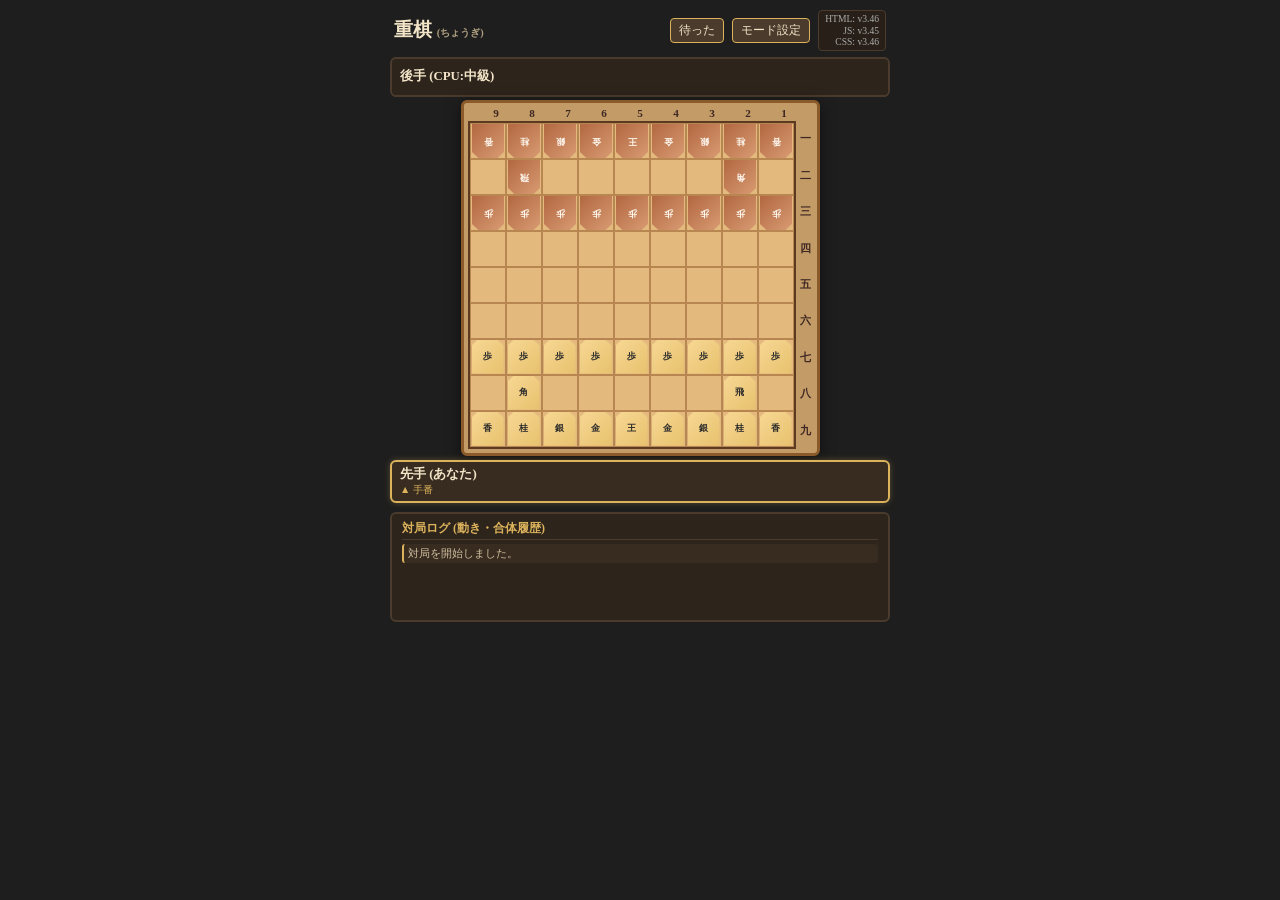
==== index.html @ a96af246 "Update index.html" ====
<!DOCTYPE html>
<html lang="ja">
<head>
    <meta charset="UTF-8">
    <meta name="viewport" content="width=device-width, initial-scale=1.0">
    <title>重棋 (ちょうぎ)</title>
    <!-- style.css v3.46 -->
    <link rel="stylesheet" href="style.css?v=3.46">
</head>
<body>

    <div class="header-area">
        <div>
            <h1>重棋 <span class="header-ruby">(ちょうぎ)</span></h1>
        </div>
        <div class="header-right">
            <button class="header-btn" onclick="undoMove()">待った</button>
            <button class="header-btn" onclick="openModeModal()">モード設定</button>
            <div id="version-badge" class="version-badge">
                HTML: v3.46<br>
                JS: <span id="js-version">読み込み中...</span><br>
                CSS: v3.46
            </div>
        </div>
    </div>

    <!-- プレイヤーHUD：後手 (CPU) -->
    <div id="gote-hud" class="player-hud">
        <div class="hud-info">
            <span id="gote-name" class="player-name">後手 (CPU:中級)</span>
            <span class="turn-indicator">▼ 手番</span>
        </div>
        <div class="hand-container">
            <div id="gote-hand-pieces" class="hand-pieces-inner"></div>
        </div>
    </div>

    <!-- 将棋盤 -->
    <div class="shogi-board-wrapper">
        <div class="coords-top">
            <span>9</span><span>8</span><span>7</span><span>6</span><span>5</span><span>4</span><span>3</span><span>2</span><span>1</span>
        </div>
        <div class="board-with-side">
            <div id="board-container"></div>
            <div class="coords-right">
                <span>一</span><span>二</span><span>三</span><span>四</span><span>五</span><span>六</span><span>七</span><span>八</span><span>九</span>
            </div>
        </div>
    </div>

    <!-- プレイヤーHUD：先手 (あなた) -->
    <div id="sente-hud" class="player-hud active" style="margin-top: 4px;">
        <div class="hud-info">
            <span class="player-name">先手 (あなた)</span>
            <span class="turn-indicator">▲ 手番</span>
        </div>
        <div class="hand-container">
            <div id="sente-hand-pieces" class="hand-pieces-inner"></div>
        </div>
    </div>

    <!-- 駒の動き・合体ログエリア -->
    <div class="log-panel">
        <div class="log-header">対局ログ (動き・合体履歴)</div>
        <div id="game-log-container" class="log-container"></div>
    </div>

    <!-- 成り確認カスタムモーダル -->
    <div id="promote-modal" class="modal-overlay" style="display: none;">
        <div class="modal-content">
            <h2 id="promote-modal-title">成りますか？</h2>
            <div class="modal-buttons" style="flex-direction: row; justify-content: space-around; margin-top: 16px;">
                <button class="mode-select-btn" style="flex: 1;" onclick="resolvePromote(true)">はい</button>
                <button class="mode-select-btn cpu-btn" style="flex: 1;" onclick="resolvePromote(false)">いいえ</button>
            </div>
        </div>
    </div>

    <!-- モード選択モーダル -->
    <div id="mode-modal" class="modal-overlay" style="display: none;">
        <div class="modal-content">
            <h2>重棋へようこそ</h2>
            <p style="font-size: 0.85rem; color: #d0c0a0; margin: 8px 0;">駒を重ねて合体できる変則ボードゲーム</p>
            <div class="modal-buttons">
                <button class="mode-select-btn cpu-btn" onclick="setGameMode('cpu', 1)">対CPU戦 (初級)</button>
                <button class="mode-select-btn cpu-btn" onclick="setGameMode('cpu', 2)">対CPU戦 (中級)</button>
                <button class="mode-select-btn cpu-btn" onclick="setGameMode('cpu', 3)">対CPU戦 (上級・強)</button>
                <button class="mode-select-btn" onclick="setGameMode('pvp', 0)">二人対戦 (PvP)</button>
                <button class="mode-select-btn rule-open-btn" onclick="openRuleModalFromModal()">遊び方・ルール</button>
            </div>
        </div>
    </div>

    <!-- ルール説明モーダル -->
    <div id="rule-modal" class="modal-overlay" style="display: none;">
        <div class="modal-content rule-modal-content">
            <h2>遊び方・ルール</h2>
            <div class="rule-body">
                <p><strong>【基本ルール】</strong></p>
                <ul>
                    <li>同じマスに最大4つまで自分の駒を重ねて合体させることができます。</li>
                    <li>王将（玉将）を捕らえると勝利です。</li>
                    <li>敵陣に入って成った駒は、元の駒名のまま**赤字**で表示されます（個別選択可能）。</li>
                </ul>
            </div>
            <div class="modal-buttons">
                <button class="mode-select-btn" onclick="closeRuleModal()">戻る</button>
            </div>
        </div>
    </div>

    <!-- script.js v3.46 -->
    <script src="script.js?v=3.46"></script>
</body>
</html>
---- style.css ----
/* style.css v3.42 */
body {
    font-family: "Hiragino Mincho ProN", "Yu Mincho", serif;
    background-color: #1e1e1e;
    color: #f4f4f9;
    margin: 0;
    padding: 10px;
    display: flex;
    flex-direction: column;
    align-items: center;
    user-select: none;
}

.header-area {
    width: 100%;
    max-width: 500px;
    display: flex;
    justify-content: space-between;
    align-items: center;
    margin-bottom: 6px;
    padding: 0 4px;
    box-sizing: border-box;
}

h1 {
    font-size: 1.2rem;
    margin: 0;
    color: #f3e5c8;
}

.header-ruby {
    font-size: 0.65rem;
    color: #b0a080;
}

.header-right {
    display: flex;
    align-items: center;
    gap: 8px;
}

.header-btn {
    background: #4a3b2c;
    color: #f3e5c8;
    border: 1px solid #dcb35c;
    padding: 3px 8px;
    border-radius: 4px;
    font-size: 0.75rem;
    cursor: pointer;
}

.header-btn:hover {
    background: #5d4a38;
}

.version-badge {
    font-size: 0.6rem;
    color: #aaa;
    text-align: right;
    line-height: 1.2;
    background: #282018;
    padding: 2px 6px;
    border-radius: 4px;
    border: 1px solid #4a3b2c;
}

/* プレイヤーHUD */
.player-hud {
    width: 100%;
    max-width: 500px;
    background: #2d241c;
    border: 2px solid #4a3b2c;
    border-radius: 6px;
    padding: 4px 8px;
    box-sizing: border-box;
    margin-bottom: 3px;
    display: flex;
    justify-content: space-between;
    align-items: center;
}

.player-hud.active {
    border-color: #dcb35c;
    background: #382c20;
    box-shadow: 0 0 6px rgba(220, 179, 92, 0.3);
}

.hud-info {
    display: flex;
    flex-direction: column;
}

.player-name {
    font-size: 0.8rem;
    font-weight: bold;
    color: #f3e5c8;
}

.turn-indicator {
    font-size: 0.65rem;
    color: #dcb35c;
    display: none;
}

.player-hud.active .turn-indicator {
    display: inline;
}

/* 持ち駒エリア */
.hand-container {
    display: flex;
    gap: 4px;
    min-height: 28px;
    align-items: center;
    overflow-x: auto;
    max-width: 280px;
}

.hand-pieces-inner {
    display: flex;
    gap: 3px;
    flex-wrap: wrap;
}

.hand-piece {
    background: #443528;
    border: 1px solid #b89742;
    color: #f3e5c8;
    width: 26px;
    height: 30px;
    display: flex;
    align-items: center;
    justify-content: center;
    font-size: 0.8rem;
    font-weight: bold;
    clip-path: polygon(20% 0%, 80% 0%, 100% 15%, 100% 100%, 0% 100%, 0% 15%);
    cursor: pointer;
}

.hand-piece:hover {
    background: #5a4736;
}

.hand-piece.selected {
    background: #dcb35c;
    color: #1e1e1e;
}

/* 将棋盤ラッパー */
.shogi-board-wrapper {
    display: flex;
    flex-direction: column;
    align-items: center;
    background: #c39b67;
    padding: 4px;
    border-radius: 6px;
    box-shadow: 0 4px 15px rgba(0,0,0,0.5);
    border: 3px solid #8b5a2b;
}

.coords-top {
    display: grid;
    grid-template-columns: repeat(9, 36px);
    text-align: center;
    font-size: 0.7rem;
    color: #3e2723;
    font-weight: bold;
    margin-bottom: 2px;
}

.board-with-side {
    display: flex;
}

.coords-right {
    display: flex;
    flex-direction: column;
    justify-content: space-around;
    font-size: 0.7rem;
    color: #3e2723;
    font-weight: bold;
    margin-left: 3px;
    width: 14px;
    text-align: center;
}

#board-container {
    display: grid;
    grid-template-columns: repeat(9, 36px);
    grid-template-rows: repeat(9, 36px);
    background: #e4b97d;
    border: 2px solid #5c3a21;
}

/* マス目 */
.cell {
    width: 36px;
    height: 36px;
    border: 1px solid #b88650;
    display: flex;
    align-items: center;
    justify-content: center;
    box-sizing: border-box;
    position: relative;
    cursor: pointer;
}

.cell.selected {
    background-color: rgba(220, 179, 92, 0.4);
}

.cell.last-moved {
    background-color: rgba(230, 126, 34, 0.35);
}

.cell.movable::after {
    content: '';
    width: 8px;
    height: 8px;
    background-color: rgba(46, 204, 113, 0.8);
    border-radius: 50%;
    position: absolute;
}

/* 駒のデザイン */
.piece {
    width: 32px;
    height: 34px;
    display: flex;
    align-items: center;
    justify-content: center;
    font-weight: bold;
    box-sizing: border-box;
    position: relative;
    box-shadow: 0 1px 3px rgba(0,0,0,0.3);
    clip-path: polygon(20% 0%, 80% 0%, 100% 18%, 100% 100%, 0% 100%, 0% 18%);
    border: none;
}

.piece.sente {
    background: linear-gradient(135deg, #f7d794, #e7c16d);
    color: #2b2b2b;
}

.piece.gote {
    background: linear-gradient(135deg, #d89a72, #b26841);
    color: #fff9f0;
}

/* 合体駒（外枠線なし） */
.piece.sente.merged {
    background: linear-gradient(135deg, #ffeaa7, #fdcb6e) !important;
    color: #2d3436 !important;
    border: none !important;
    box-shadow: 0 0 6px rgba(220, 179, 92, 0.8);
}

.piece.gote.merged {
    background: linear-gradient(135deg, #e6a882, #9e4f28) !important;
    color: #fff9f0 !important;
    border: none !important;
    box-shadow: 0 0 6px rgba(158, 79, 40, 0.8);
}

.piece.gote {
    transform: rotate(180deg);
}

.piece-content-inner {
    width: 100%;
    height: 100%;
    display: flex;
    align-items: center;
    justify-content: center;
}

.single-piece-text {
    font-size: 1.05rem;
    line-height: 1;
}

.piece-grid {
    display: grid;
    grid-template-columns: repeat(2, 1fr);
    grid-template-rows: repeat(2, 1fr);
    width: 100%;
    height: 100%;
    padding: 2px 1px 1px 1px;
    box-sizing: border-box;
    align-items: center;
    justify-items: center;
}

.sub-piece {
    font-size: 0.58rem;
    font-weight: bold;
    display: flex;
    align-items: center;
    justify-content: center;
    line-height: 1;
}

/* 成り駒の文字色：先手も後手もはっきりした赤字に統一 */
.sub-piece.promoted {
    color: #c0392b;
}

.piece.gote .sub-piece.promoted {
    color: #ff4d4d;
}

/* ログパネル */
.log-panel {
    width: 100%;
    max-width: 500px;
    background: #2d241c;
    border: 2px solid #4a3b2c;
    border-radius: 6px;
    padding: 6px 10px;
    box-sizing: border-box;
    margin-top: 6px;
}

.log-header {
    font-size: 0.75rem;
    color: #dcb35c;
    font-weight: bold;
    margin-bottom: 4px;
    border-bottom: 1px solid #4a3b2c;
    padding-bottom: 2px;
}

.log-container {
    height: 70px;
    overflow-y: auto;
    font-size: 0.7rem;
    color: #d0c0a0;
    display: flex;
    flex-direction: column;
    gap: 2px;
}

.log-item {
    background: #382c20;
    padding: 2px 4px;
    border-radius: 3px;
    border-left: 2px solid #dcb35c;
}

/* モーダル関連 */
.modal-overlay {
    position: fixed;
    top: 0;
    left: 0;
    width: 100%;
    height: 100%;
    background: rgba(0, 0, 0, 0.75);
    display: flex;
    align-items: center;
    justify-content: center;
    z-index: 1000;
}

.modal-content {
    background: #382c20;
    border: 3px solid #dcb35c;
    border-radius: 8px;
    padding: 16px;
    width: 90%;
    max-width: 320px;
    box-sizing: border-box;
    color: #f4f4f9;
    text-align: center;
}

.modal-content h2 {
    color: #f3e5c8;
    margin-top: 0;
    font-size: 1rem;
    border-bottom: 2px solid #dcb35c;
    padding-bottom: 6px;
}

.modal-buttons {
    display: flex;
    flex-direction: column;
    gap: 8px;
    margin-top: 12px;
}

.mode-select-btn {
    background: #dcb35c;
    color: #2b2b2b;
    border: none;
    padding: 8px;
    font-size: 0.9rem;
    font-weight: bold;
    border-radius: 4px;
    cursor: pointer;
}

.cpu-btn {
    background: #8b6b43;
    color: #f3e5c8;
}

.rule-open-btn {
    background: #4a3b2c;
    color: #f3e5c8;
}

.rule-modal-content {
    max-width: 400px;
    text-align: left;
}

.rule-body {
    font-size: 0.8rem;
    line-height: 1.4;
    color: #e0d8c8;
    max-height: 240px;
    overflow-y: auto;
}
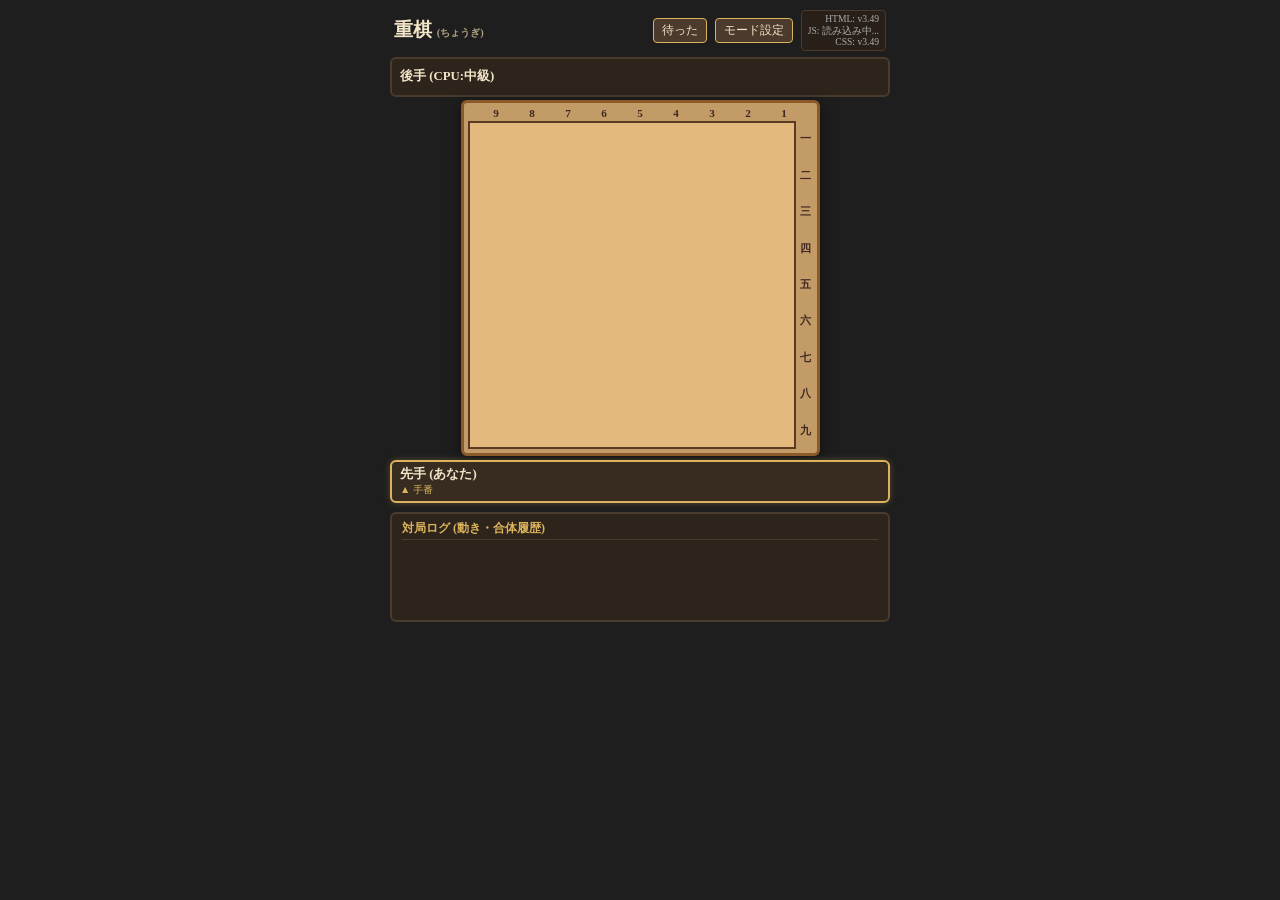
==== commit e65a38e9: "Update index.html" ====
--- a/index.html
+++ b/index.html
@@ -4,8 +4,8 @@
     <meta charset="UTF-8">
     <meta name="viewport" content="width=device-width, initial-scale=1.0">
     <title>重棋 (ちょうぎ)</title>
-    <!-- style.css v3.46 -->
-    <link rel="stylesheet" href="style.css?v=3.46">
+    <!-- style.css v3.49 -->
+    <link rel="stylesheet" href="style.css?v=3.49">
 </head>
 <body>
 
@@ -17,9 +17,9 @@
             <button class="header-btn" onclick="undoMove()">待った</button>
             <button class="header-btn" onclick="openModeModal()">モード設定</button>
             <div id="version-badge" class="version-badge">
-                HTML: v3.46<br>
+                HTML: v3.49<br>
                 JS: <span id="js-version">読み込み中...</span><br>
-                CSS: v3.46
+                CSS: v3.49
             </div>
         </div>
     </div>
@@ -109,7 +109,7 @@
         </div>
     </div>
 
-    <!-- script.js v3.46 -->
-    <script src="script.js?v=3.46"></script>
+    <!-- script.js v3.49 -->
+    <script src="script.js?v=3.49"></script>
 </body>
 </html>
--- a/style.css
+++ b/style.css
@@ -1,4 +1,4 @@
-/* style.css v3.42 */
+/* style.css v3.46 */
 body {
     font-family: "Hiragino Mincho ProN", "Yu Mincho", serif;
     background-color: #1e1e1e;
@@ -247,7 +247,7 @@
     color: #fff9f0;
 }
 
-/* 合体駒（外枠線なし） */
+/* 合体駒 */
 .piece.sente.merged {
     background: linear-gradient(135deg, #ffeaa7, #fdcb6e) !important;
     color: #2d3436 !important;
@@ -300,7 +300,7 @@
     line-height: 1;
 }
 
-/* 成り駒の文字色：先手も後手もはっきりした赤字に統一 */
+/* 成り駒の文字色：はっきりした赤字に統一 */
 .sub-piece.promoted {
     color: #c0392b;
 }
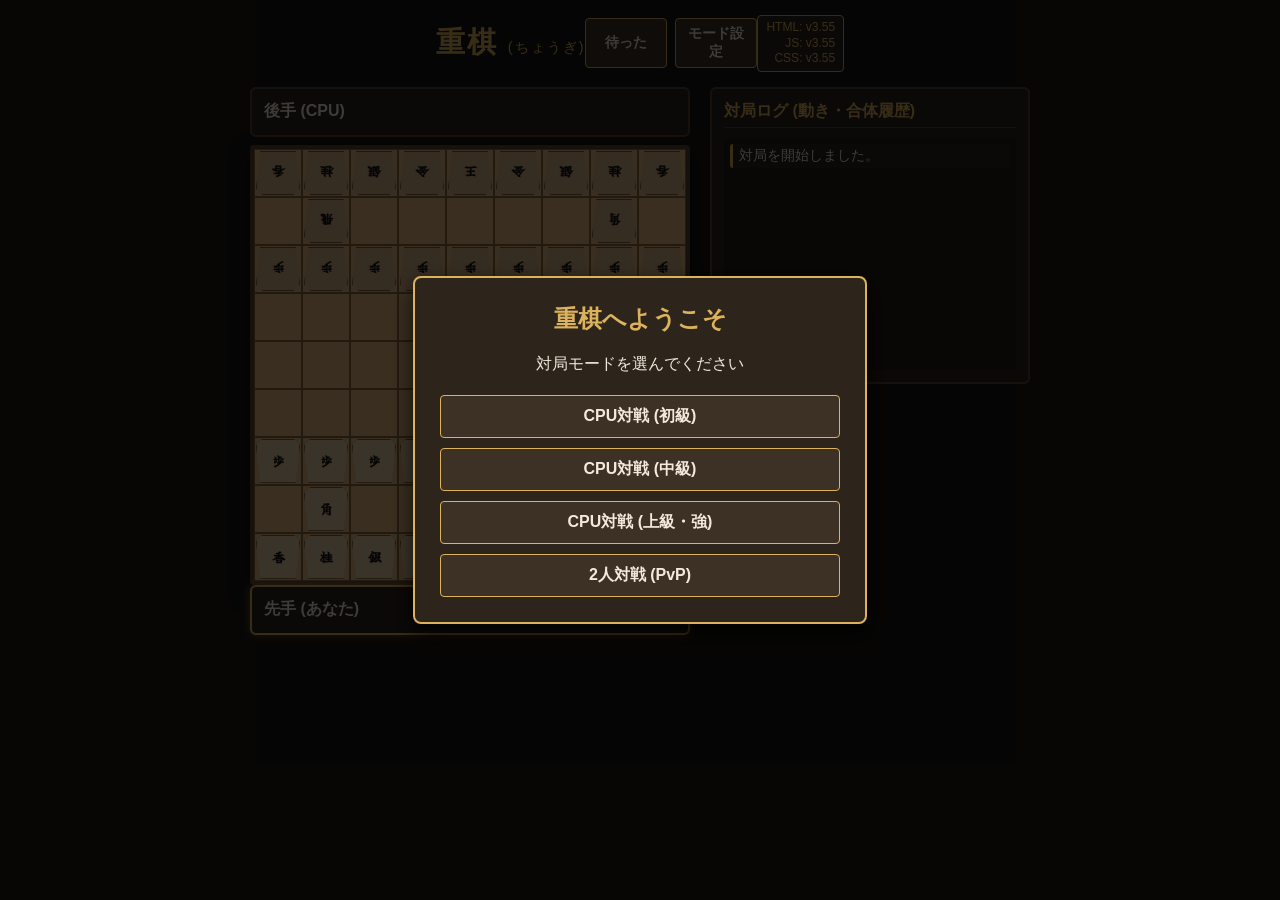
==== commit 7468e34f: "Update index.html" ====
--- a/index.html
+++ b/index.html
@@ -1,115 +1,77 @@
 <!DOCTYPE html>
-<html lang="ja">
+<html lang="ja" data-html-version="v3.55">
 <head>
     <meta charset="UTF-8">
     <meta name="viewport" content="width=device-width, initial-scale=1.0">
     <title>重棋 (ちょうぎ)</title>
-    <!-- style.css v3.49 -->
-    <link rel="stylesheet" href="style.css?v=3.49">
+    <link rel="stylesheet" href="style.css">
 </head>
 <body>
 
-    <div class="header-area">
-        <div>
-            <h1>重棋 <span class="header-ruby">(ちょうぎ)</span></h1>
+    <header>
+        <div style="display: flex; justify-content: space-between; align-items: center; width: 100%; max-width: 500px; padding: 0 10px; box-sizing: border-box;">
+            <h1 style="margin: 0;">重棋 <span style="font-size: 0.9rem; font-weight: normal;">(ちょうぎ)</span></h1>
+            <div style="display: flex; gap: 8px;">
+                <button class="action-btn" onclick="undoMove()" style="padding: 6px 12px; font-size: 0.85rem;">待った</button>
+                <button class="action-btn" onclick="openModeModal()" style="padding: 6px 12px; font-size: 0.85rem;">モード設定</button>
+            </div>
+            <!-- 各ファイルのバージョンを自己申告して表示するバッジ -->
+            <div class="version-badge" style="font-size: 0.75rem; text-align: right; line-height: 1.3; padding: 4px 8px;">
+                HTML: <span id="html-version">v3.55</span><br>
+                JS: <span id="js-version">v3.55</span><br>
+                CSS: <span id="css-version">v3.55</span>
+            </div>
         </div>
-        <div class="header-right">
-            <button class="header-btn" onclick="undoMove()">待った</button>
-            <button class="header-btn" onclick="openModeModal()">モード設定</button>
-            <div id="version-badge" class="version-badge">
-                HTML: v3.49<br>
-                JS: <span id="js-version">読み込み中...</span><br>
-                CSS: v3.49
+    </header>
+
+    <!-- 以下、メインコンテンツやボードのコンテナ -->
+    <div class="main-container">
+        <div class="board-section">
+            <div id="gote-hud" class="player-hud">
+                <span id="gote-name" class="player-name">後手 (CPU)</span>
+                <div id="gote-hand-pieces" class="hand-pieces-container"></div>
+            </div>
+
+            <div id="board-container"></div>
+
+            <div id="sente-hud" class="player-hud">
+                <span class="player-name">先手 (あなた)</span>
+                <div id="sente-hand-pieces" class="hand-pieces-container"></div>
+            </div>
+        </div>
+
+        <div class="side-panel">
+            <div class="panel-box">
+                <h3>対局ログ (動き・合体履歴)</h3>
+                <div id="game-log-container"></div>
             </div>
         </div>
     </div>
 
-    <!-- プレイヤーHUD：後手 (CPU) -->
-    <div id="gote-hud" class="player-hud">
-        <div class="hud-info">
-            <span id="gote-name" class="player-name">後手 (CPU:中級)</span>
-            <span class="turn-indicator">▼ 手番</span>
-        </div>
-        <div class="hand-container">
-            <div id="gote-hand-pieces" class="hand-pieces-inner"></div>
-        </div>
-    </div>
-
-    <!-- 将棋盤 -->
-    <div class="shogi-board-wrapper">
-        <div class="coords-top">
-            <span>9</span><span>8</span><span>7</span><span>6</span><span>5</span><span>4</span><span>3</span><span>2</span><span>1</span>
-        </div>
-        <div class="board-with-side">
-            <div id="board-container"></div>
-            <div class="coords-right">
-                <span>一</span><span>二</span><span>三</span><span>四</span><span>五</span><span>六</span><span>七</span><span>八</span><span>九</span>
+    <!-- モーダル各種 -->
+    <div id="mode-modal" class="modal-overlay" style="display: none;">
+        <div class="modal-content">
+            <h2>重棋へようこそ</h2>
+            <p>対局モードを選んでください</p>
+            <div class="modal-buttons">
+                <button onclick="setGameMode('cpu', 1)">CPU対戦 (初級)</button>
+                <button onclick="setGameMode('cpu', 2)">CPU対戦 (中級)</button>
+                <button onclick="setGameMode('cpu', 3)">CPU対戦 (上級・強)</button>
+                <button onclick="setGameMode('pvp', 0)">2人対戦 (PvP)</button>
             </div>
         </div>
     </div>
 
-    <!-- プレイヤーHUD：先手 (あなた) -->
-    <div id="sente-hud" class="player-hud active" style="margin-top: 4px;">
-        <div class="hud-info">
-            <span class="player-name">先手 (あなた)</span>
-            <span class="turn-indicator">▲ 手番</span>
-        </div>
-        <div class="hand-container">
-            <div id="sente-hand-pieces" class="hand-pieces-inner"></div>
-        </div>
-    </div>
-
-    <!-- 駒の動き・合体ログエリア -->
-    <div class="log-panel">
-        <div class="log-header">対局ログ (動き・合体履歴)</div>
-        <div id="game-log-container" class="log-container"></div>
-    </div>
-
-    <!-- 成り確認カスタムモーダル -->
     <div id="promote-modal" class="modal-overlay" style="display: none;">
         <div class="modal-content">
             <h2 id="promote-modal-title">成りますか？</h2>
-            <div class="modal-buttons" style="flex-direction: row; justify-content: space-around; margin-top: 16px;">
-                <button class="mode-select-btn" style="flex: 1;" onclick="resolvePromote(true)">はい</button>
-                <button class="mode-select-btn cpu-btn" style="flex: 1;" onclick="resolvePromote(false)">いいえ</button>
+            <div class="modal-buttons" style="flex-direction: row; justify-content: center; gap: 15px;">
+                <button onclick="resolvePromote(true)" style="flex: 1;">成る</button>
+                <button onclick="resolvePromote(false)" style="flex: 1; background: #555;">成らず</button>
             </div>
         </div>
     </div>
 
-    <!-- モード選択モーダル -->
-    <div id="mode-modal" class="modal-overlay" style="display: none;">
-        <div class="modal-content">
-            <h2>重棋へようこそ</h2>
-            <p style="font-size: 0.85rem; color: #d0c0a0; margin: 8px 0;">駒を重ねて合体できる変則ボードゲーム</p>
-            <div class="modal-buttons">
-                <button class="mode-select-btn cpu-btn" onclick="setGameMode('cpu', 1)">対CPU戦 (初級)</button>
-                <button class="mode-select-btn cpu-btn" onclick="setGameMode('cpu', 2)">対CPU戦 (中級)</button>
-                <button class="mode-select-btn cpu-btn" onclick="setGameMode('cpu', 3)">対CPU戦 (上級・強)</button>
-                <button class="mode-select-btn" onclick="setGameMode('pvp', 0)">二人対戦 (PvP)</button>
-                <button class="mode-select-btn rule-open-btn" onclick="openRuleModalFromModal()">遊び方・ルール</button>
-            </div>
-        </div>
-    </div>
-
-    <!-- ルール説明モーダル -->
-    <div id="rule-modal" class="modal-overlay" style="display: none;">
-        <div class="modal-content rule-modal-content">
-            <h2>遊び方・ルール</h2>
-            <div class="rule-body">
-                <p><strong>【基本ルール】</strong></p>
-                <ul>
-                    <li>同じマスに最大4つまで自分の駒を重ねて合体させることができます。</li>
-                    <li>王将（玉将）を捕らえると勝利です。</li>
-                    <li>敵陣に入って成った駒は、元の駒名のまま**赤字**で表示されます（個別選択可能）。</li>
-                </ul>
-            </div>
-            <div class="modal-buttons">
-                <button class="mode-select-btn" onclick="closeRuleModal()">戻る</button>
-            </div>
-        </div>
-    </div>
-
-    <!-- script.js v3.49 -->
-    <script src="script.js?v=3.49"></script>
+    <script src="script.js"></script>
 </body>
 </html>
--- a/style.css
+++ b/style.css
@@ -1,269 +1,185 @@
-/* style.css v3.46 */
+/* Google Fonts 筆文字のインポート */
+@import url('https://fonts.googleapis.com/css2?family=Yuji+Boku&display=swap');
+
+:root {
+    --bg-color: #1a1614;
+    --panel-bg: #2d241c;
+    --border-color: #dcb35c;
+    --board-bg: #e4b97d;
+    --cell-border: #8c673e;
+    --text-color: #f3e9dc;
+}
+
 body {
-    font-family: "Hiragino Mincho ProN", "Yu Mincho", serif;
-    background-color: #1e1e1e;
-    color: #f4f4f9;
+    background-color: var(--bg-color);
+    color: var(--text-color);
+    font-family: 'Hiragino Kaku Gothic ProN', 'Meiryo', sans-serif;
     margin: 0;
-    padding: 10px;
-    display: flex;
-    flex-direction: column;
-    align-items: center;
-    user-select: none;
-}
-
-.header-area {
-    width: 100%;
-    max-width: 500px;
-    display: flex;
-    justify-content: space-between;
-    align-items: center;
-    margin-bottom: 6px;
-    padding: 0 4px;
-    box-sizing: border-box;
+    padding: 0;
+    display: flex;
+    flex-direction: column;
+    min-height: 100vh;
+    align-items: center;
+    justify-content: flex-start;
+}
+
+header {
+    margin-top: 15px;
+    text-align: center;
 }
 
 h1 {
-    font-size: 1.2rem;
-    margin: 0;
-    color: #f3e5c8;
-}
-
-.header-ruby {
-    font-size: 0.65rem;
-    color: #b0a080;
-}
-
-.header-right {
-    display: flex;
-    align-items: center;
-    gap: 8px;
-}
-
-.header-btn {
-    background: #4a3b2c;
-    color: #f3e5c8;
-    border: 1px solid #dcb35c;
-    padding: 3px 8px;
-    border-radius: 4px;
-    font-size: 0.75rem;
-    cursor: pointer;
-}
-
-.header-btn:hover {
-    background: #5d4a38;
+    font-size: 1.8rem;
+    color: var(--border-color);
+    margin: 0 0 5px 0;
+    letter-spacing: 2px;
 }
 
 .version-badge {
-    font-size: 0.6rem;
-    color: #aaa;
-    text-align: right;
-    line-height: 1.2;
-    background: #282018;
-    padding: 2px 6px;
-    border-radius: 4px;
-    border: 1px solid #4a3b2c;
-}
-
-/* プレイヤーHUD */
+    font-size: 0.85rem;
+    background: var(--panel-bg);
+    color: var(--border-color);
+    padding: 2px 8px;
+    border-radius: 4px;
+    border: 1px solid var(--border-color);
+}
+
+.main-container {
+    display: flex;
+    flex-direction: row;
+    gap: 20px;
+    margin-top: 15px;
+    flex-wrap: wrap;
+    justify-content: center;
+}
+
+/* 盤面エリア */
+.board-section {
+    display: flex;
+    flex-direction: column;
+    align-items: center;
+}
+
 .player-hud {
     width: 100%;
-    max-width: 500px;
-    background: #2d241c;
-    border: 2px solid #4a3b2c;
+    max-width: 450px;
+    background: var(--panel-bg);
+    border: 2px solid #5a4531;
     border-radius: 6px;
-    padding: 4px 8px;
+    padding: 8px 12px;
+    display: flex;
+    justify-content: space-between;
+    align-items: center;
+    margin-bottom: 8px;
     box-sizing: border-box;
-    margin-bottom: 3px;
-    display: flex;
-    justify-content: space-between;
-    align-items: center;
 }
 
 .player-hud.active {
-    border-color: #dcb35c;
-    background: #382c20;
-    box-shadow: 0 0 6px rgba(220, 179, 92, 0.3);
-}
-
-.hud-info {
-    display: flex;
-    flex-direction: column;
+    border-color: var(--border-color);
+    box-shadow: 0 0 10px rgba(220, 179, 92, 0.4);
 }
 
 .player-name {
-    font-size: 0.8rem;
-    font-weight: bold;
-    color: #f3e5c8;
-}
-
-.turn-indicator {
-    font-size: 0.65rem;
-    color: #dcb35c;
-    display: none;
-}
-
-.player-hud.active .turn-indicator {
-    display: inline;
-}
-
-/* 持ち駒エリア */
-.hand-container {
-    display: flex;
-    gap: 4px;
-    min-height: 28px;
-    align-items: center;
-    overflow-x: auto;
-    max-width: 280px;
-}
-
-.hand-pieces-inner {
-    display: flex;
-    gap: 3px;
+    font-weight: bold;
+    font-size: 1rem;
+}
+
+.hand-pieces-container {
+    display: flex;
+    gap: 5px;
+    min-height: 30px;
+    align-items: center;
     flex-wrap: wrap;
 }
 
 .hand-piece {
-    background: #443528;
-    border: 1px solid #b89742;
-    color: #f3e5c8;
-    width: 26px;
-    height: 30px;
-    display: flex;
-    align-items: center;
-    justify-content: center;
-    font-size: 0.8rem;
-    font-weight: bold;
-    clip-path: polygon(20% 0%, 80% 0%, 100% 15%, 100% 100%, 0% 100%, 0% 15%);
+    background: #3d3024;
+    border: 1px solid var(--border-color);
+    color: var(--text-color);
+    padding: 2px 6px;
+    border-radius: 4px;
+    font-size: 0.9rem;
     cursor: pointer;
+    font-family: 'Yuji Boku', serif;
+    font-weight: bold;
+    transition: transform 0.1s, background 0.1s;
 }
 
 .hand-piece:hover {
-    background: #5a4736;
+    background: #5a4531;
+    transform: translateY(-2px);
 }
 
 .hand-piece.selected {
-    background: #dcb35c;
-    color: #1e1e1e;
-}
-
-/* 将棋盤ラッパー */
-.shogi-board-wrapper {
-    display: flex;
-    flex-direction: column;
-    align-items: center;
-    background: #c39b67;
-    padding: 4px;
-    border-radius: 6px;
-    box-shadow: 0 4px 15px rgba(0,0,0,0.5);
-    border: 3px solid #8b5a2b;
-}
-
-.coords-top {
-    display: grid;
-    grid-template-columns: repeat(9, 36px);
-    text-align: center;
-    font-size: 0.7rem;
-    color: #3e2723;
-    font-weight: bold;
-    margin-bottom: 2px;
-}
-
-.board-with-side {
-    display: flex;
-}
-
-.coords-right {
-    display: flex;
-    flex-direction: column;
-    justify-content: space-around;
-    font-size: 0.7rem;
-    color: #3e2723;
-    font-weight: bold;
-    margin-left: 3px;
-    width: 14px;
-    text-align: center;
-}
-
+    background: var(--border-color);
+    color: var(--bg-color);
+}
+
+/* 9x9ボード */
 #board-container {
     display: grid;
-    grid-template-columns: repeat(9, 36px);
-    grid-template-rows: repeat(9, 36px);
-    background: #e4b97d;
-    border: 2px solid #5c3a21;
-}
-
-/* マス目 */
+    grid-template-columns: repeat(9, 48px);
+    grid-template-rows: repeat(9, 48px);
+    background-color: var(--board-bg);
+    border: 4px solid #5a4531;
+    box-shadow: 0 8px 20px rgba(0,0,0,0.6);
+    border-radius: 4px;
+}
+
 .cell {
-    width: 36px;
-    height: 36px;
-    border: 1px solid #b88650;
-    display: flex;
-    align-items: center;
-    justify-content: center;
-    box-sizing: border-box;
+    width: 48px;
+    height: 48px;
+    border: 1px solid var(--cell-border);
+    display: flex;
+    align-items: center;
+    justify-content: center;
     position: relative;
     cursor: pointer;
+    box-sizing: border-box;
+}
+
+.cell:hover {
+    background-color: rgba(255, 255, 255, 0.15);
 }
 
 .cell.selected {
     background-color: rgba(220, 179, 92, 0.4);
 }
 
-.cell.last-moved {
-    background-color: rgba(230, 126, 34, 0.35);
-}
-
 .cell.movable::after {
     content: '';
-    width: 8px;
-    height: 8px;
+    width: 14px;
+    height: 14px;
     background-color: rgba(46, 204, 113, 0.8);
     border-radius: 50%;
     position: absolute;
-}
-
-/* 駒のデザイン */
+    box-shadow: 0 0 4px rgba(0,0,0,0.5);
+}
+
+.cell.last-moved {
+    background-color: rgba(231, 76, 60, 0.25);
+}
+
+/* 駒のデザイン・フォント設定 */
 .piece {
-    width: 32px;
-    height: 34px;
-    display: flex;
-    align-items: center;
-    justify-content: center;
-    font-weight: bold;
-    box-sizing: border-box;
+    width: 42px;
+    height: 42px;
+    background: #e8cca5;
+    border: 1px solid #7c5832;
+    border-radius: 4px;
+    display: flex;
+    align-items: center;
+    justify-content: center;
     position: relative;
-    box-shadow: 0 1px 3px rgba(0,0,0,0.3);
-    clip-path: polygon(20% 0%, 80% 0%, 100% 18%, 100% 100%, 0% 100%, 0% 18%);
-    border: none;
-}
-
-.piece.sente {
-    background: linear-gradient(135deg, #f7d794, #e7c16d);
-    color: #2b2b2b;
-}
-
-.piece.gote {
-    background: linear-gradient(135deg, #d89a72, #b26841);
-    color: #fff9f0;
-}
-
-/* 合体駒 */
-.piece.sente.merged {
-    background: linear-gradient(135deg, #ffeaa7, #fdcb6e) !important;
-    color: #2d3436 !important;
-    border: none !important;
-    box-shadow: 0 0 6px rgba(220, 179, 92, 0.8);
-}
-
-.piece.gote.merged {
-    background: linear-gradient(135deg, #e6a882, #9e4f28) !important;
-    color: #fff9f0 !important;
-    border: none !important;
-    box-shadow: 0 0 6px rgba(158, 79, 40, 0.8);
+    box-shadow: 0 2px 4px rgba(0,0,0,0.3);
+    clip-path: polygon(15% 0%, 85% 0%, 100% 15%, 90% 100%, 10% 100%, 0% 15%);
+    font-family: 'Yuji Boku', 'Hiragino Mincho ProN', 'Yu Mincho', serif;
+    font-weight: bold;
 }
 
 .piece.gote {
     transform: rotate(180deg);
+    background: #d4b087;
 }
 
 .piece-content-inner {
@@ -274,80 +190,106 @@
     justify-content: center;
 }
 
+/* 単体駒（1文字）のときの表示 */
 .single-piece-text {
-    font-size: 1.05rem;
+    font-size: 26px;
     line-height: 1;
-}
-
+    color: #1a1614;
+    text-shadow: 0.5px 0.5px 1px rgba(0,0,0,0.2);
+}
+
+/* 合体駒（2x2グリッド・最大4文字）のときの表示：潰れ防止の最適化 */
 .piece-grid {
     display: grid;
     grid-template-columns: repeat(2, 1fr);
     grid-template-rows: repeat(2, 1fr);
     width: 100%;
     height: 100%;
-    padding: 2px 1px 1px 1px;
+    gap: 0px;
+    padding: 3px;
     box-sizing: border-box;
-    align-items: center;
-    justify-items: center;
 }
 
 .sub-piece {
-    font-size: 0.58rem;
-    font-weight: bold;
+    font-size: 13px; /* 4文字並んでも綺麗に収まるサイズ */
     display: flex;
     align-items: center;
     justify-content: center;
     line-height: 1;
-}
-
-/* 成り駒の文字色：はっきりした赤字に統一 */
+    color: #1a1614;
+    font-weight: bold;
+}
+
+/* 成り駒の赤文字 */
 .sub-piece.promoted {
-    color: #c0392b;
-}
-
-.piece.gote .sub-piece.promoted {
-    color: #ff4d4d;
-}
-
-/* ログパネル */
-.log-panel {
-    width: 100%;
-    max-width: 500px;
-    background: #2d241c;
-    border: 2px solid #4a3b2c;
+    color: #c0392b !important;
+}
+
+/* サイドパネル・ログ・コントロール */
+.side-panel {
+    width: 320px;
+    display: flex;
+    flex-direction: column;
+    gap: 15px;
+}
+
+.panel-box {
+    background: var(--panel-bg);
+    border: 2px solid #5a4531;
     border-radius: 6px;
-    padding: 6px 10px;
-    box-sizing: border-box;
-    margin-top: 6px;
-}
-
-.log-header {
-    font-size: 0.75rem;
-    color: #dcb35c;
-    font-weight: bold;
-    margin-bottom: 4px;
-    border-bottom: 1px solid #4a3b2c;
-    padding-bottom: 2px;
-}
-
-.log-container {
-    height: 70px;
+    padding: 12px;
+}
+
+.panel-box h3 {
+    margin: 0 0 10px 0;
+    font-size: 1rem;
+    color: var(--border-color);
+    border-bottom: 1px solid #5a4531;
+    padding-bottom: 5px;
+}
+
+#game-log-container {
+    height: 220px;
     overflow-y: auto;
-    font-size: 0.7rem;
-    color: #d0c0a0;
-    display: flex;
-    flex-direction: column;
-    gap: 2px;
+    display: flex;
+    flex-direction: column;
+    gap: 4px;
+    font-size: 0.85rem;
+    background: rgba(0,0,0,0.2);
+    padding: 6px;
+    border-radius: 4px;
 }
 
 .log-item {
-    background: #382c20;
-    padding: 2px 4px;
+    padding: 3px 6px;
+    background: rgba(255,255,255,0.03);
     border-radius: 3px;
-    border-left: 2px solid #dcb35c;
-}
-
-/* モーダル関連 */
+    border-left: 3px solid var(--border-color);
+}
+
+.control-buttons {
+    display: flex;
+    gap: 8px;
+}
+
+button.action-btn {
+    flex: 1;
+    background: #3d3024;
+    border: 1px solid var(--border-color);
+    color: var(--text-color);
+    padding: 8px;
+    border-radius: 4px;
+    cursor: pointer;
+    font-weight: bold;
+    transition: background 0.1s, transform 0.1s;
+}
+
+button.action-btn:hover {
+    background: #5a4531;
+    transform: translateY(-1px);
+}
+
+/* モーダル画面 */
 .modal-overlay {
     position: fixed;
     top: 0;
@@ -362,62 +304,69 @@
 }
 
 .modal-content {
-    background: #382c20;
-    border: 3px solid #dcb35c;
+    background: var(--panel-bg);
+    border: 2px solid var(--border-color);
     border-radius: 8px;
-    padding: 16px;
+    padding: 25px;
     width: 90%;
-    max-width: 320px;
-    box-sizing: border-box;
-    color: #f4f4f9;
+    max-width: 400px;
     text-align: center;
+    box-shadow: 0 10px 25px rgba(0,0,0,0.7);
 }
 
 .modal-content h2 {
-    color: #f3e5c8;
+    color: var(--border-color);
     margin-top: 0;
+}
+
+.modal-buttons {
+    display: flex;
+    flex-direction: column;
+    gap: 10px;
+    margin-top: 20px;
+}
+
+.modal-buttons button {
+    background: #3d3024;
+    border: 1px solid var(--border-color);
+    color: var(--text-color);
+    padding: 10px;
+    border-radius: 4px;
+    cursor: pointer;
+    font-weight: bold;
     font-size: 1rem;
-    border-bottom: 2px solid #dcb35c;
-    padding-bottom: 6px;
-}
-
-.modal-buttons {
-    display: flex;
-    flex-direction: column;
-    gap: 8px;
-    margin-top: 12px;
-}
-
-.mode-select-btn {
-    background: #dcb35c;
-    color: #2b2b2b;
-    border: none;
-    padding: 8px;
-    font-size: 0.9rem;
-    font-weight: bold;
-    border-radius: 4px;
-    cursor: pointer;
-}
-
-.cpu-btn {
-    background: #8b6b43;
-    color: #f3e5c8;
-}
-
-.rule-open-btn {
-    background: #4a3b2c;
-    color: #f3e5c8;
-}
-
-.rule-modal-content {
-    max-width: 400px;
-    text-align: left;
-}
-
-.rule-body {
-    font-size: 0.8rem;
-    line-height: 1.4;
-    color: #e0d8c8;
-    max-height: 240px;
-    overflow-y: auto;
-}
+}
+
+.modal-buttons button:hover {
+    background: #5a4531;
+}
+
+/* レスポンシブ対応 */
+@media (max-width: 768px) {
+    .main-container {
+        flex-direction: column;
+        align-items: center;
+    }
+    .side-panel {
+        width: 100%;
+        max-width: 420px;
+    }
+    #board-container {
+        grid-template-columns: repeat(9, 40px);
+        grid-template-rows: repeat(9, 40px);
+    }
+    .cell {
+        width: 40px;
+        height: 40px;
+    }
+    .piece {
+        width: 36px;
+        height: 36px;
+    }
+    .single-piece-text {
+        font-size: 22px;
+    }
+    .sub-piece {
+        font-size: 11px;
+    }
+}
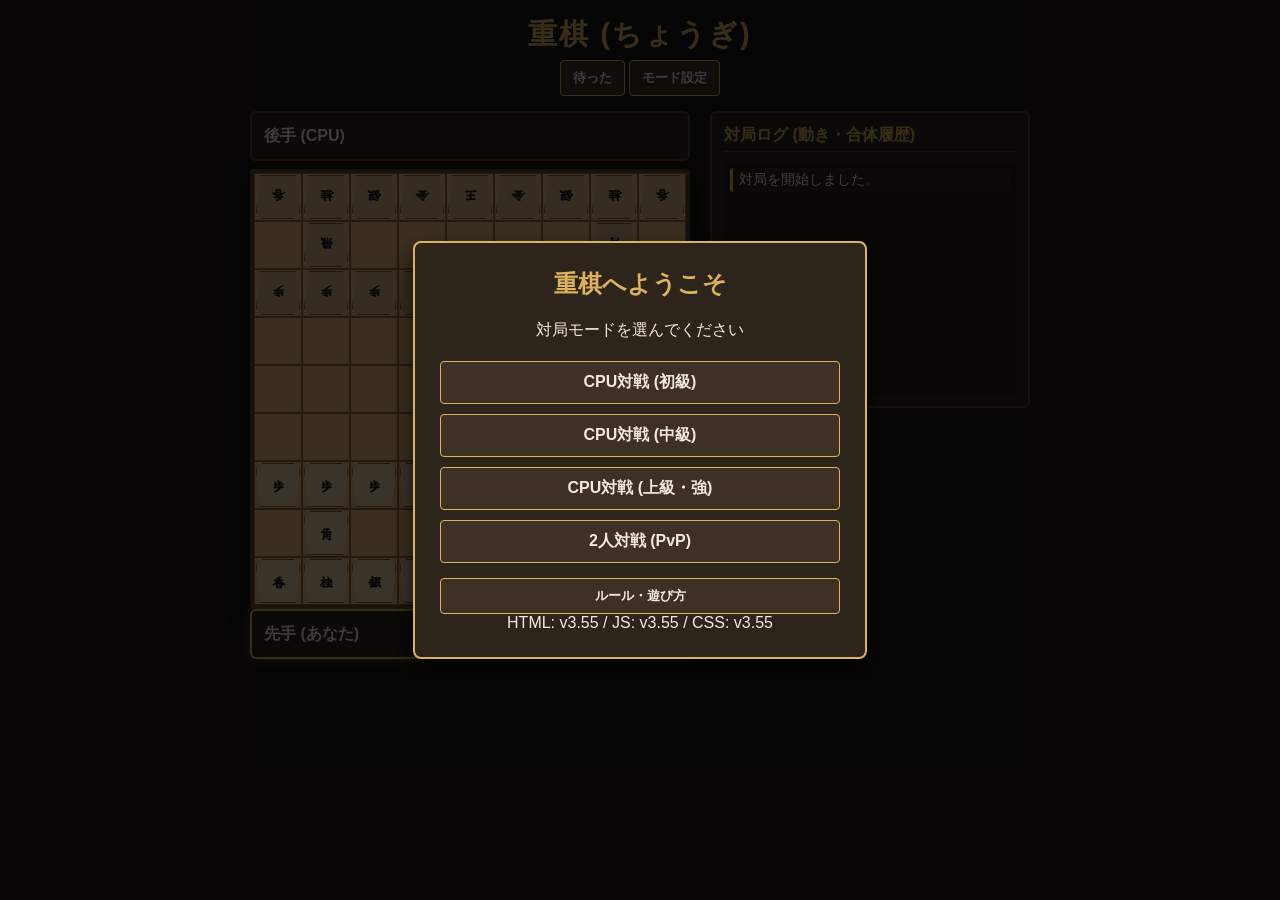
==== commit 6c3a58e6: "Update index.html" ====
--- a/index.html
+++ b/index.html
@@ -9,22 +9,15 @@
 <body>
 
     <header>
-        <div style="display: flex; justify-content: space-between; align-items: center; width: 100%; max-width: 500px; padding: 0 10px; box-sizing: border-box;">
-            <h1 style="margin: 0;">重棋 <span style="font-size: 0.9rem; font-weight: normal;">(ちょうぎ)</span></h1>
-            <div style="display: flex; gap: 8px;">
-                <button class="action-btn" onclick="undoMove()" style="padding: 6px 12px; font-size: 0.85rem;">待った</button>
-                <button class="action-btn" onclick="openModeModal()" style="padding: 6px 12px; font-size: 0.85rem;">モード設定</button>
-            </div>
-            <!-- 各ファイルのバージョンを自己申告して表示するバッジ -->
-            <div class="version-badge" style="font-size: 0.75rem; text-align: right; line-height: 1.3; padding: 4px 8px;">
-                HTML: <span id="html-version">v3.55</span><br>
-                JS: <span id="js-version">v3.55</span><br>
-                CSS: <span id="css-version">v3.55</span>
+        <div class="header-inner">
+            <h1>重棋 <span class="sub-title">(ちょうぎ)</span></h1>
+            <div class="header-buttons">
+                <button class="action-btn" onclick="undoMove()">待った</button>
+                <button class="action-btn" onclick="openModeModal()">モード設定</button>
             </div>
         </div>
     </header>
 
-    <!-- 以下、メインコンテンツやボードのコンテナ -->
     <div class="main-container">
         <div class="board-section">
             <div id="gote-hud" class="player-hud">
@@ -48,7 +41,7 @@
         </div>
     </div>
 
-    <!-- モーダル各種 -->
+    <!-- モーダル各種（バージョン情報とルールボタンを統合） -->
     <div id="mode-modal" class="modal-overlay" style="display: none;">
         <div class="modal-content">
             <h2>重棋へようこそ</h2>
@@ -58,6 +51,31 @@
                 <button onclick="setGameMode('cpu', 2)">CPU対戦 (中級)</button>
                 <button onclick="setGameMode('cpu', 3)">CPU対戦 (上級・強)</button>
                 <button onclick="setGameMode('pvp', 0)">2人対戦 (PvP)</button>
+            </div>
+            <!-- ルール確認ボタンを追加 -->
+            <div style="margin-top: 15px;">
+                <button class="action-btn" onclick="openRuleModal()" style="width: 100%; padding: 8px;">ルール・遊び方</button>
+            </div>
+            <!-- 各ファイルのバージョン情報をモーダル内に集約 -->
+            <div class="version-badge-modal">
+                HTML: <span id="html-version">v3.55</span> / 
+                JS: <span id="js-version">v3.55</span> / 
+                CSS: <span id="css-version">v3.55</span>
+            </div>
+        </div>
+    </div>
+
+    <div id="rule-modal" class="modal-overlay" style="display: none;">
+        <div class="modal-content" style="max-width: 450px; text-align: left;">
+            <h2 style="text-align: center;">重棋のルール</h2>
+            <p style="font-size: 0.9rem; line-height: 1.5;">
+                ・9x9マスの将棋盤で行う変則ルールのボードゲームです。<br>
+                ・同じマスに自分の駒が移動すると、最大4つまで「合体駒」として重なります。<br>
+                ・敵陣に入ると成ることができます。<br>
+                ・相手の王将を捉えるか、動けなくすると勝利です。
+            </p>
+            <div class="modal-buttons" style="margin-top: 20px;">
+                <button onclick="closeRuleModal()" style="width: 100%;">閉じる</button>
             </div>
         </div>
     </div>
--- a/style.css
+++ b/style.css
@@ -2,6 +2,7 @@
 @import url('https://fonts.googleapis.com/css2?family=Yuji+Boku&display=swap');
 
 :root {
+    --css-version: 'v3.55'; /* ここでCSSのバージョンを自己申告 */
     --bg-color: #1a1614;
     --panel-bg: #2d241c;
     --border-color: #dcb35c;
@@ -26,6 +27,9 @@
 header {
     margin-top: 15px;
     text-align: center;
+    width: 100%;
+    display: flex;
+    justify-content: center;
 }
 
 h1 {
@@ -36,10 +40,10 @@
 }
 
 .version-badge {
-    font-size: 0.85rem;
+    font-size: 0.75rem;
     background: var(--panel-bg);
     color: var(--border-color);
-    padding: 2px 8px;
+    padding: 4px 8px;
     border-radius: 4px;
     border: 1px solid var(--border-color);
 }
@@ -190,7 +194,6 @@
     justify-content: center;
 }
 
-/* 単体駒（1文字）のときの表示 */
 .single-piece-text {
     font-size: 26px;
     line-height: 1;
@@ -198,7 +201,6 @@
     text-shadow: 0.5px 0.5px 1px rgba(0,0,0,0.2);
 }
 
-/* 合体駒（2x2グリッド・最大4文字）のときの表示：潰れ防止の最適化 */
 .piece-grid {
     display: grid;
     grid-template-columns: repeat(2, 1fr);
@@ -211,7 +213,7 @@
 }
 
 .sub-piece {
-    font-size: 13px; /* 4文字並んでも綺麗に収まるサイズ */
+    font-size: 13px;
     display: flex;
     align-items: center;
     justify-content: center;
@@ -220,7 +222,6 @@
     font-weight: bold;
 }
 
-/* 成り駒の赤文字 */
 .sub-piece.promoted {
     color: #c0392b !important;
 }
@@ -267,17 +268,11 @@
     border-left: 3px solid var(--border-color);
 }
 
-.control-buttons {
-    display: flex;
-    gap: 8px;
-}
-
 button.action-btn {
-    flex: 1;
     background: #3d3024;
     border: 1px solid var(--border-color);
     color: var(--text-color);
-    padding: 8px;
+    padding: 8px 12px;
     border-radius: 4px;
     cursor: pointer;
     font-weight: bold;
@@ -341,7 +336,6 @@
     background: #5a4531;
 }
 
-/* レスポンシブ対応 */
 @media (max-width: 768px) {
     .main-container {
         flex-direction: column;
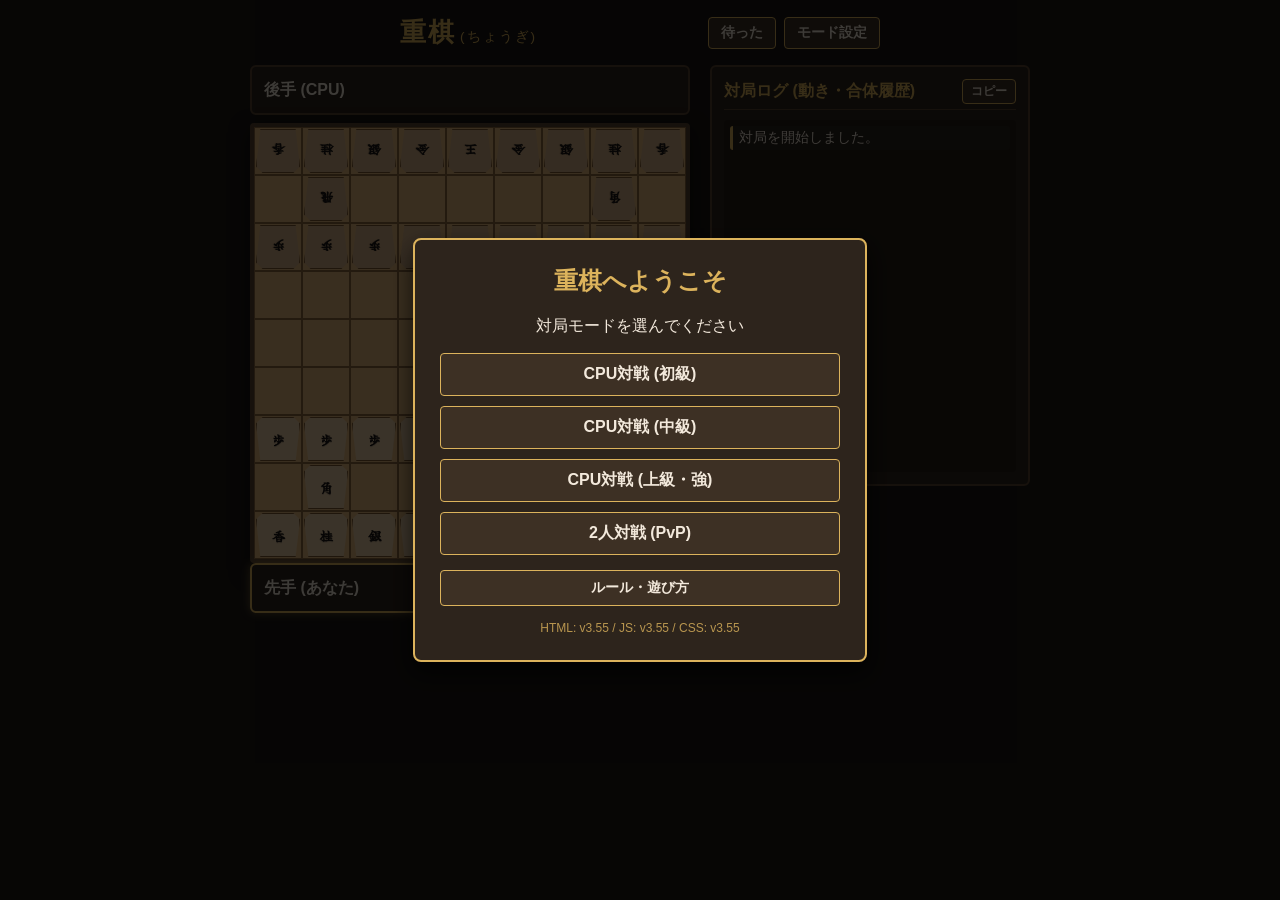
==== commit bc67ca0b: "Update index.html" ====
--- a/index.html
+++ b/index.html
@@ -35,13 +35,16 @@
 
         <div class="side-panel">
             <div class="panel-box">
-                <h3>対局ログ (動き・合体履歴)</h3>
+                <div style="display: flex; justify-content: space-between; align-items: center; border-bottom: 1px solid #5a4531; padding-bottom: 5px; margin-bottom: 10px;">
+                    <h3 style="margin: 0; border: none; padding: 0;">対局ログ (動き・合体履歴)</h3>
+                    <button class="action-btn" onclick="copyGameLogs()" style="padding: 3px 8px; font-size: 0.75rem;">コピー</button>
+                </div>
                 <div id="game-log-container"></div>
             </div>
         </div>
     </div>
 
-    <!-- モーダル各種（バージョン情報とルールボタンを統合） -->
+    <!-- モーダル各種 -->
     <div id="mode-modal" class="modal-overlay" style="display: none;">
         <div class="modal-content">
             <h2>重棋へようこそ</h2>
@@ -52,11 +55,9 @@
                 <button onclick="setGameMode('cpu', 3)">CPU対戦 (上級・強)</button>
                 <button onclick="setGameMode('pvp', 0)">2人対戦 (PvP)</button>
             </div>
-            <!-- ルール確認ボタンを追加 -->
             <div style="margin-top: 15px;">
                 <button class="action-btn" onclick="openRuleModal()" style="width: 100%; padding: 8px;">ルール・遊び方</button>
             </div>
-            <!-- 各ファイルのバージョン情報をモーダル内に集約 -->
             <div class="version-badge-modal">
                 HTML: <span id="html-version">v3.55</span> / 
                 JS: <span id="js-version">v3.55</span> / 
--- a/style.css
+++ b/style.css
@@ -1,8 +1,7 @@
-/* Google Fonts 筆文字のインポート */
 @import url('https://fonts.googleapis.com/css2?family=Yuji+Boku&display=swap');
 
 :root {
-    --css-version: 'v3.55'; /* ここでCSSのバージョンを自己申告 */
+    --css-version: 'v3.55';
     --bg-color: #1a1614;
     --panel-bg: #2d241c;
     --border-color: #dcb35c;
@@ -26,26 +25,39 @@
 
 header {
     margin-top: 15px;
-    text-align: center;
-    width: 100%;
-    display: flex;
-    justify-content: center;
+    width: 100%;
+    display: flex;
+    justify-content: center;
+}
+
+.header-inner {
+    display: flex;
+    justify-content: space-between;
+    align-items: center;
+    width: 100%;
+    max-width: 500px;
+    padding: 0 10px;
+    box-sizing: border-box;
 }
 
 h1 {
-    font-size: 1.8rem;
+    font-size: 1.6rem;
     color: var(--border-color);
-    margin: 0 0 5px 0;
+    margin: 0;
     letter-spacing: 2px;
-}
-
-.version-badge {
-    font-size: 0.75rem;
-    background: var(--panel-bg);
-    color: var(--border-color);
-    padding: 4px 8px;
-    border-radius: 4px;
-    border: 1px solid var(--border-color);
+    display: flex;
+    align-items: baseline;
+    gap: 4px;
+}
+
+.sub-title {
+    font-size: 0.85rem;
+    font-weight: normal;
+}
+
+.header-buttons {
+    display: flex;
+    gap: 8px;
 }
 
 .main-container {
@@ -57,7 +69,6 @@
     justify-content: center;
 }
 
-/* 盤面エリア */
 .board-section {
     display: flex;
     flex-direction: column;
@@ -119,7 +130,6 @@
     color: var(--bg-color);
 }
 
-/* 9x9ボード */
 #board-container {
     display: grid;
     grid-template-columns: repeat(9, 48px);
@@ -164,7 +174,6 @@
     background-color: rgba(231, 76, 60, 0.25);
 }
 
-/* 駒のデザイン・フォント設定 */
 .piece {
     width: 42px;
     height: 42px;
@@ -226,7 +235,6 @@
     color: #c0392b !important;
 }
 
-/* サイドパネル・ログ・コントロール */
 .side-panel {
     width: 320px;
     display: flex;
@@ -249,8 +257,9 @@
     padding-bottom: 5px;
 }
 
+/* ログ領域の高さを拡張してより広く表示 */
 #game-log-container {
-    height: 220px;
+    height: 340px;
     overflow-y: auto;
     display: flex;
     flex-direction: column;
@@ -272,10 +281,11 @@
     background: #3d3024;
     border: 1px solid var(--border-color);
     color: var(--text-color);
-    padding: 8px 12px;
+    padding: 6px 12px;
     border-radius: 4px;
     cursor: pointer;
     font-weight: bold;
+    font-size: 0.85rem;
     transition: background 0.1s, transform 0.1s;
 }
 
@@ -284,7 +294,6 @@
     transform: translateY(-1px);
 }
 
-/* モーダル画面 */
 .modal-overlay {
     position: fixed;
     top: 0;
@@ -318,7 +327,7 @@
     display: flex;
     flex-direction: column;
     gap: 10px;
-    margin-top: 20px;
+    margin-top: 15px;
 }
 
 .modal-buttons button {
@@ -336,6 +345,13 @@
     background: #5a4531;
 }
 
+.version-badge-modal {
+    margin-top: 15px;
+    font-size: 0.75rem;
+    color: var(--border-color);
+    opacity: 0.8;
+}
+
 @media (max-width: 768px) {
     .main-container {
         flex-direction: column;
@@ -345,6 +361,9 @@
         width: 100%;
         max-width: 420px;
     }
+    #game-log-container {
+        height: 220px; /* スマホでは画面に収まるよう調整 */
+    }
     #board-container {
         grid-template-columns: repeat(9, 40px);
         grid-template-rows: repeat(9, 40px);
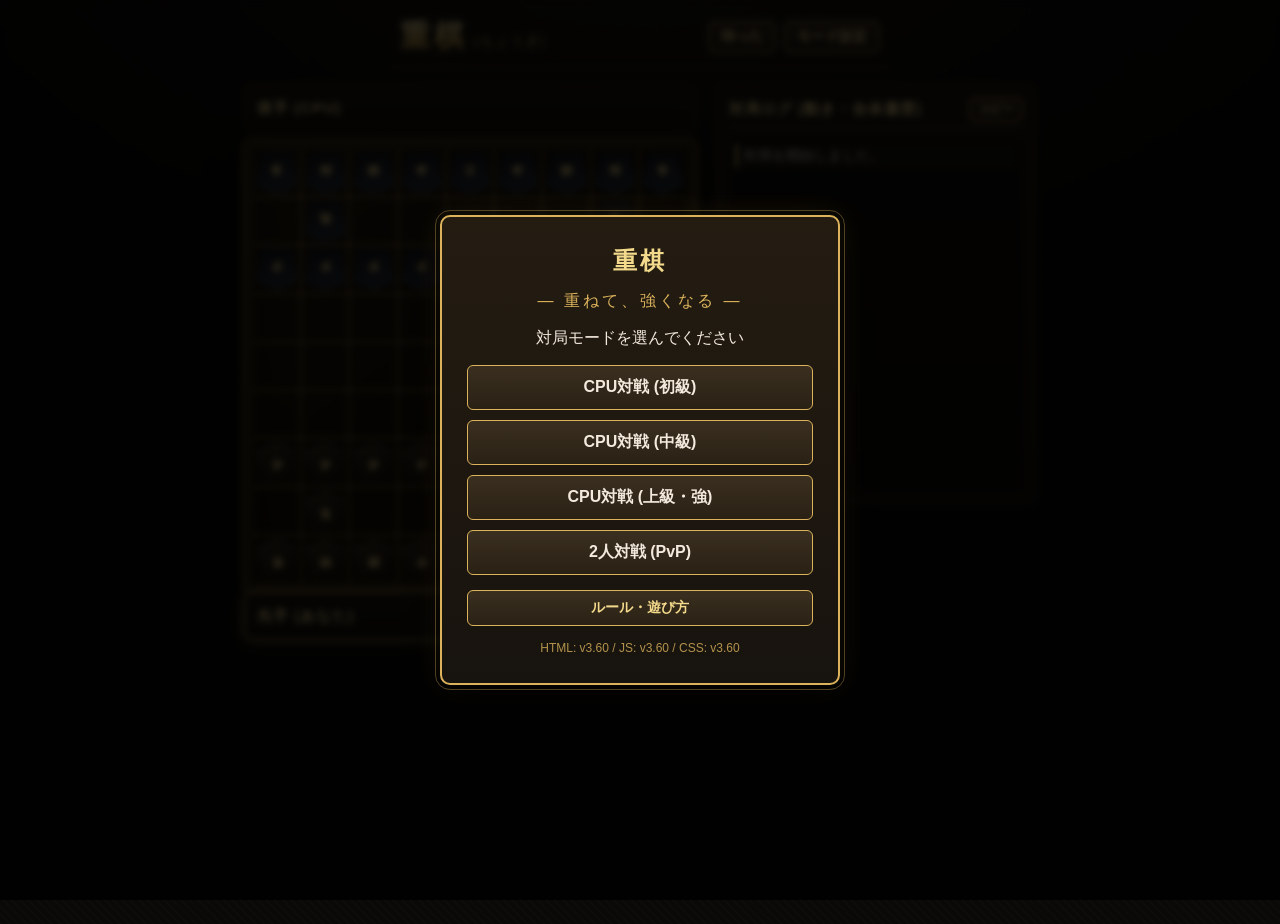
==== commit dc9f645b: "重棋 v3.60: UI刷新（漆黒×金＋合体発光テーマ）" ====
--- a/index.html
+++ b/index.html
@@ -1,5 +1,5 @@
 <!DOCTYPE html>
-<html lang="ja" data-html-version="v3.55">
+<html lang="ja" data-html-version="v3.60">
 <head>
     <meta charset="UTF-8">
     <meta name="viewport" content="width=device-width, initial-scale=1.0">
@@ -47,7 +47,8 @@
     <!-- モーダル各種 -->
     <div id="mode-modal" class="modal-overlay" style="display: none;">
         <div class="modal-content">
-            <h2>重棋へようこそ</h2>
+            <h2>重棋</h2>
+            <p style="color: #dcb35c; letter-spacing: 3px; margin-top: -6px;">― 重ねて、強くなる ―</p>
             <p>対局モードを選んでください</p>
             <div class="modal-buttons">
                 <button onclick="setGameMode('cpu', 1)">CPU対戦 (初級)</button>
@@ -59,9 +60,9 @@
                 <button class="action-btn" onclick="openRuleModal()" style="width: 100%; padding: 8px;">ルール・遊び方</button>
             </div>
             <div class="version-badge-modal">
-                HTML: <span id="html-version">v3.55</span> / 
-                JS: <span id="js-version">v3.55</span> / 
-                CSS: <span id="css-version">v3.55</span>
+                HTML: <span id="html-version">v3.60</span> / 
+                JS: <span id="js-version">v3.60</span> / 
+                CSS: <span id="css-version">v3.60</span>
             </div>
         </div>
     </div>
--- a/style.css
+++ b/style.css
@@ -1,21 +1,31 @@
 @import url('https://fonts.googleapis.com/css2?family=Yuji+Boku&display=swap');
 
+/* 重棋 v3.60 テーマ「漆黒 × 金 ＋ 合体発光」 */
 :root {
-    --css-version: 'v3.55';
-    --bg-color: #1a1614;
-    --panel-bg: #2d241c;
+    --css-version: 'v3.60';
+    --bg-color: #0a0908;
+    --panel-bg: #17130e;
+    --panel-bg-2: #1f1912;
     --border-color: #dcb35c;
-    --board-bg: #e4b97d;
-    --cell-border: #8c673e;
+    --gold-bright: #f3d98b;
+    --gold-deep: #8a6d2f;
+    --board-bg: #171208;
+    --cell-border: rgba(220, 179, 92, 0.45);
     --text-color: #f3e9dc;
-}
+    --accent-red: #ff5a3c;
+}
+
+* { -webkit-tap-highlight-color: transparent; }
 
 body {
-    background-color: var(--bg-color);
+    background:
+        radial-gradient(1200px 600px at 50% -10%, rgba(220, 179, 92, 0.10), transparent 60%),
+        repeating-linear-gradient(45deg, rgba(255,255,255,0.012) 0 2px, transparent 2px 6px),
+        var(--bg-color);
     color: var(--text-color);
     font-family: 'Hiragino Kaku Gothic ProN', 'Meiryo', sans-serif;
     margin: 0;
-    padding: 0;
+    padding: 0 0 24px 0;
     display: flex;
     flex-direction: column;
     min-height: 100vh;
@@ -24,7 +34,7 @@
 }
 
 header {
-    margin-top: 15px;
+    margin-top: 16px;
     width: 100%;
     display: flex;
     justify-content: center;
@@ -36,23 +46,30 @@
     align-items: center;
     width: 100%;
     max-width: 500px;
-    padding: 0 10px;
-    box-sizing: border-box;
+    padding: 0 10px 10px 10px;
+    box-sizing: border-box;
+    border-bottom: 1px solid rgba(220, 179, 92, 0.35);
 }
 
 h1 {
-    font-size: 1.6rem;
-    color: var(--border-color);
+    font-family: 'Hiragino Mincho ProN', 'Yu Mincho', serif;
+    font-size: 1.9rem;
     margin: 0;
-    letter-spacing: 2px;
+    letter-spacing: 4px;
     display: flex;
     align-items: baseline;
-    gap: 4px;
+    gap: 6px;
+    background: linear-gradient(180deg, #f7e3a1 20%, #dcb35c 55%, #9a7a34 100%);
+    -webkit-background-clip: text;
+    background-clip: text;
+    color: transparent;
+    filter: drop-shadow(0 2px 6px rgba(220, 179, 92, 0.25));
 }
 
 .sub-title {
     font-size: 0.85rem;
     font-weight: normal;
+    letter-spacing: 1px;
 }
 
 .header-buttons {
@@ -64,9 +81,11 @@
     display: flex;
     flex-direction: row;
     gap: 20px;
-    margin-top: 15px;
+    margin-top: 16px;
     flex-wrap: wrap;
     justify-content: center;
+    padding: 0 8px;
+    box-sizing: border-box;
 }
 
 .board-section {
@@ -77,26 +96,31 @@
 
 .player-hud {
     width: 100%;
-    max-width: 450px;
-    background: var(--panel-bg);
-    border: 2px solid #5a4531;
-    border-radius: 6px;
+    max-width: 464px;
+    background: linear-gradient(180deg, var(--panel-bg-2), var(--panel-bg));
+    border: 1px solid #4a3a22;
+    border-radius: 8px;
     padding: 8px 12px;
     display: flex;
     justify-content: space-between;
     align-items: center;
     margin-bottom: 8px;
     box-sizing: border-box;
+    transition: border-color 0.2s, box-shadow 0.2s;
 }
 
 .player-hud.active {
     border-color: var(--border-color);
-    box-shadow: 0 0 10px rgba(220, 179, 92, 0.4);
+    box-shadow: 0 0 0 1px rgba(220, 179, 92, 0.35), 0 0 16px rgba(220, 179, 92, 0.35);
 }
 
 .player-name {
     font-weight: bold;
-    font-size: 1rem;
+    font-size: 0.95rem;
+    color: var(--gold-bright);
+    letter-spacing: 1px;
+    white-space: nowrap;
+    margin-right: 8px;
 }
 
 .hand-pieces-container {
@@ -105,44 +129,55 @@
     min-height: 30px;
     align-items: center;
     flex-wrap: wrap;
+    justify-content: flex-end;
 }
 
 .hand-piece {
-    background: #3d3024;
+    background: linear-gradient(180deg, #3a2f1f, #2a2115);
     border: 1px solid var(--border-color);
-    color: var(--text-color);
-    padding: 2px 6px;
+    color: var(--gold-bright);
+    padding: 2px 7px;
     border-radius: 4px;
-    font-size: 0.9rem;
+    font-size: 0.95rem;
     cursor: pointer;
     font-family: 'Yuji Boku', serif;
     font-weight: bold;
-    transition: transform 0.1s, background 0.1s;
+    transition: transform 0.1s, background 0.1s, box-shadow 0.1s;
 }
 
 .hand-piece:hover {
-    background: #5a4531;
+    background: #4d3d24;
     transform: translateY(-2px);
+    box-shadow: 0 4px 8px rgba(0,0,0,0.5);
 }
 
 .hand-piece.selected {
-    background: var(--border-color);
-    color: var(--bg-color);
-}
-
+    background: linear-gradient(180deg, var(--gold-bright), var(--border-color));
+    color: #171208;
+    box-shadow: 0 0 10px rgba(220, 179, 92, 0.6);
+}
+
+/* 盤：黒漆に金の罫線、盤の縁は二重の金枠 */
 #board-container {
     display: grid;
-    grid-template-columns: repeat(9, 48px);
-    grid-template-rows: repeat(9, 48px);
-    background-color: var(--board-bg);
-    border: 4px solid #5a4531;
-    box-shadow: 0 8px 20px rgba(0,0,0,0.6);
-    border-radius: 4px;
+    grid-template-columns: repeat(9, 1fr);
+    grid-template-rows: repeat(9, 1fr);
+    width: min(94vw, 452px);
+    aspect-ratio: 1 / 1;
+    background:
+        linear-gradient(145deg, #2a2113 0%, #171208 55%, #201809 100%);
+    border: 3px solid #060505;
+    outline: 2px solid var(--gold-deep);
+    box-shadow:
+        inset 0 0 0 2px rgba(220, 179, 92, 0.5),
+        inset 0 0 40px rgba(0,0,0,0.8),
+        0 14px 34px rgba(0,0,0,0.75);
+    border-radius: 8px;
+    padding: 6px;
+    box-sizing: border-box;
 }
 
 .cell {
-    width: 48px;
-    height: 48px;
     border: 1px solid var(--cell-border);
     display: flex;
     align-items: center;
@@ -153,46 +188,124 @@
 }
 
 .cell:hover {
-    background-color: rgba(255, 255, 255, 0.15);
+    background-color: rgba(243, 217, 139, 0.10);
 }
 
 .cell.selected {
-    background-color: rgba(220, 179, 92, 0.4);
+    background-color: rgba(220, 179, 92, 0.35);
+    box-shadow: inset 0 0 0 2px var(--gold-bright);
 }
 
 .cell.movable::after {
     content: '';
-    width: 14px;
-    height: 14px;
-    background-color: rgba(46, 204, 113, 0.8);
+    width: 26%;
+    height: 26%;
+    background: radial-gradient(circle, #ffe9a8 0%, rgba(220, 179, 92, 0.9) 55%, rgba(220, 179, 92, 0) 100%);
     border-radius: 50%;
     position: absolute;
-    box-shadow: 0 0 4px rgba(0,0,0,0.5);
+    z-index: 2;
+    pointer-events: none;
+}
+
+/* 敵駒を取れるマス／味方と合体できるマスはリングで示す */
+.cell.movable-capture {
+    box-shadow: inset 0 0 0 3px rgba(255, 90, 60, 0.85);
+}
+.cell.movable-capture::after {
+    background: radial-gradient(circle, rgba(255,120,90,0.95) 0%, rgba(255, 90, 60, 0.7) 55%, rgba(255, 90, 60, 0) 100%);
+}
+.cell.movable-merge {
+    box-shadow: inset 0 0 0 3px rgba(120, 220, 255, 0.75);
+}
+.cell.movable-merge::after {
+    background: radial-gradient(circle, rgba(170,235,255,0.95) 0%, rgba(120, 220, 255, 0.7) 55%, rgba(120, 220, 255, 0) 100%);
 }
 
 .cell.last-moved {
-    background-color: rgba(231, 76, 60, 0.25);
-}
-
+    background-color: rgba(255, 90, 60, 0.20);
+}
+
+/* 駒：黒の五角形に金の文字。合体段数で層と発光が育つ */
 .piece {
-    width: 42px;
-    height: 42px;
-    background: #e8cca5;
-    border: 1px solid #7c5832;
-    border-radius: 4px;
+    width: 90%;
+    height: 92%;
+    background: linear-gradient(165deg, #453827 0%, #2b2115 55%, #1d160d 100%);
     display: flex;
     align-items: center;
     justify-content: center;
     position: relative;
-    box-shadow: 0 2px 4px rgba(0,0,0,0.3);
-    clip-path: polygon(15% 0%, 85% 0%, 100% 15%, 90% 100%, 10% 100%, 0% 15%);
+    clip-path: polygon(50% 0%, 100% 20%, 87% 100%, 13% 100%, 0% 20%);
     font-family: 'Yuji Boku', 'Hiragino Mincho ProN', 'Yu Mincho', serif;
     font-weight: bold;
+    filter: drop-shadow(0 3px 3px rgba(0,0,0,0.65));
+    transition: filter 0.15s, transform 0.15s;
 }
 
 .piece.gote {
     transform: rotate(180deg);
-    background: #d4b087;
+    background: linear-gradient(165deg, #333a47 0%, #22262f 55%, #15171d 100%);
+}
+
+.cell.selected .piece {
+    filter: drop-shadow(0 6px 8px rgba(0,0,0,0.7)) drop-shadow(0 0 8px rgba(243, 217, 139, 0.8));
+    transform: translateY(-2px) scale(1.04);
+}
+.cell.selected .piece.gote {
+    transform: rotate(180deg) translateY(-2px) scale(1.04);
+}
+
+/* 合体駒：後ろにずれた層が見え、段数で色が 金 → 朱 → 燃える橙 に育つ */
+.piece.stack-2 {
+    filter:
+        drop-shadow(-3px 3px 0 rgba(220, 179, 92, 0.55))
+        drop-shadow(0 3px 4px rgba(0,0,0,0.7));
+}
+.piece.stack-3 {
+    filter:
+        drop-shadow(-3px 3px 0 rgba(255, 150, 60, 0.75))
+        drop-shadow(-6px 6px 0 rgba(220, 179, 92, 0.35))
+        drop-shadow(0 0 7px rgba(255, 150, 60, 0.55))
+        drop-shadow(0 3px 4px rgba(0,0,0,0.7));
+}
+.piece.stack-4 {
+    filter:
+        drop-shadow(-3px 3px 0 rgba(255, 90, 60, 0.9))
+        drop-shadow(-6px 6px 0 rgba(255, 150, 60, 0.55))
+        drop-shadow(0 0 12px rgba(255, 90, 60, 0.85))
+        drop-shadow(0 3px 4px rgba(0,0,0,0.7));
+}
+
+/* 合体段数バッジ（3案の「+n」バッジの分かりやすさを取り入れ） */
+.stack-badge {
+    position: absolute;
+    top: -5px;
+    right: -5px;
+    z-index: 4;
+    min-width: 19px;
+    height: 19px;
+    padding: 0 4px;
+    box-sizing: border-box;
+    border-radius: 10px;
+    background: linear-gradient(180deg, var(--gold-bright), var(--border-color));
+    color: #171208;
+    border: 1px solid #6e5620;
+    font-size: 11px;
+    font-weight: bold;
+    font-family: 'Hiragino Kaku Gothic ProN', sans-serif;
+    display: flex;
+    align-items: center;
+    justify-content: center;
+    box-shadow: 0 2px 5px rgba(0,0,0,0.6);
+    pointer-events: none;
+}
+.stack-badge.stack-3 {
+    background: linear-gradient(180deg, #ffc46b, #ff963c);
+    color: #2a1400;
+}
+.stack-badge.stack-4 {
+    background: linear-gradient(180deg, #ff8a70, var(--accent-red));
+    color: #fff;
+    box-shadow: 0 0 9px rgba(255, 90, 60, 0.8);
 }
 
 .piece-content-inner {
@@ -204,10 +317,11 @@
 }
 
 .single-piece-text {
-    font-size: 26px;
+    font-size: clamp(17px, 5.6vw, 26px);
     line-height: 1;
-    color: #1a1614;
-    text-shadow: 0.5px 0.5px 1px rgba(0,0,0,0.2);
+    color: var(--gold-bright);
+    text-shadow: 0 0 6px rgba(220, 179, 92, 0.35), 1px 1px 1px rgba(0,0,0,0.6);
+    padding-top: 12%;
 }
 
 .piece-grid {
@@ -217,22 +331,28 @@
     width: 100%;
     height: 100%;
     gap: 0px;
-    padding: 3px;
+    padding: 16% 6% 4% 6%;
     box-sizing: border-box;
 }
 
 .sub-piece {
-    font-size: 13px;
+    font-size: clamp(9px, 2.7vw, 13px);
     display: flex;
     align-items: center;
     justify-content: center;
     line-height: 1;
-    color: #1a1614;
-    font-weight: bold;
+    color: var(--gold-bright);
+    font-weight: bold;
+    text-shadow: 1px 1px 1px rgba(0,0,0,0.6);
 }
 
 .sub-piece.promoted {
-    color: #c0392b !important;
+    color: #ff7a5c !important;
+    text-shadow: 0 0 6px rgba(255, 90, 60, 0.6);
+}
+.single-piece-text.promoted {
+    color: #ff7a5c;
+    text-shadow: 0 0 8px rgba(255, 90, 60, 0.55), 1px 1px 1px rgba(0,0,0,0.6);
 }
 
 .side-panel {
@@ -243,21 +363,21 @@
 }
 
 .panel-box {
-    background: var(--panel-bg);
-    border: 2px solid #5a4531;
-    border-radius: 6px;
+    background: linear-gradient(180deg, var(--panel-bg-2), var(--panel-bg));
+    border: 1px solid #4a3a22;
+    border-radius: 8px;
     padding: 12px;
 }
 
 .panel-box h3 {
     margin: 0 0 10px 0;
-    font-size: 1rem;
-    color: var(--border-color);
-    border-bottom: 1px solid #5a4531;
+    font-size: 0.95rem;
+    color: var(--gold-bright);
+    letter-spacing: 1px;
+    border-bottom: 1px solid #4a3a22;
     padding-bottom: 5px;
 }
 
-/* ログ領域の高さを拡張してより広く表示 */
 #game-log-container {
     height: 340px;
     overflow-y: auto;
@@ -265,7 +385,7 @@
     flex-direction: column;
     gap: 4px;
     font-size: 0.85rem;
-    background: rgba(0,0,0,0.2);
+    background: rgba(0,0,0,0.35);
     padding: 6px;
     border-radius: 4px;
 }
@@ -278,20 +398,21 @@
 }
 
 button.action-btn {
-    background: #3d3024;
+    background: linear-gradient(180deg, #3a2f1f, #2a2115);
     border: 1px solid var(--border-color);
-    color: var(--text-color);
+    color: var(--gold-bright);
     padding: 6px 12px;
-    border-radius: 4px;
+    border-radius: 6px;
     cursor: pointer;
     font-weight: bold;
     font-size: 0.85rem;
-    transition: background 0.1s, transform 0.1s;
+    transition: background 0.1s, transform 0.1s, box-shadow 0.1s;
 }
 
 button.action-btn:hover {
-    background: #5a4531;
+    background: #4d3d24;
     transform: translateY(-1px);
+    box-shadow: 0 4px 10px rgba(0,0,0,0.5);
 }
 
 .modal-overlay {
@@ -300,7 +421,8 @@
     left: 0;
     width: 100%;
     height: 100%;
-    background: rgba(0, 0, 0, 0.75);
+    background: rgba(0, 0, 0, 0.82);
+    backdrop-filter: blur(3px);
     display: flex;
     align-items: center;
     justify-content: center;
@@ -308,18 +430,23 @@
 }
 
 .modal-content {
-    background: var(--panel-bg);
+    background: linear-gradient(180deg, #241c11, var(--panel-bg));
     border: 2px solid var(--border-color);
-    border-radius: 8px;
-    padding: 25px;
+    outline: 1px solid rgba(220, 179, 92, 0.35);
+    outline-offset: 4px;
+    border-radius: 10px;
+    padding: 28px 25px;
     width: 90%;
     max-width: 400px;
     text-align: center;
-    box-shadow: 0 10px 25px rgba(0,0,0,0.7);
+    box-shadow: 0 18px 44px rgba(0,0,0,0.85), 0 0 30px rgba(220, 179, 92, 0.12);
+    box-sizing: border-box;
 }
 
 .modal-content h2 {
-    color: var(--border-color);
+    font-family: 'Hiragino Mincho ProN', 'Yu Mincho', serif;
+    color: var(--gold-bright);
+    letter-spacing: 3px;
     margin-top: 0;
 }
 
@@ -331,18 +458,22 @@
 }
 
 .modal-buttons button {
-    background: #3d3024;
+    background: linear-gradient(180deg, #3a2f1f, #2a2115);
     border: 1px solid var(--border-color);
     color: var(--text-color);
-    padding: 10px;
-    border-radius: 4px;
+    padding: 11px;
+    border-radius: 6px;
     cursor: pointer;
     font-weight: bold;
     font-size: 1rem;
+    transition: transform 0.1s, box-shadow 0.1s, background 0.1s;
 }
 
 .modal-buttons button:hover {
-    background: #5a4531;
+    background: linear-gradient(180deg, var(--gold-bright), var(--border-color));
+    color: #171208;
+    transform: translateY(-1px);
+    box-shadow: 0 6px 14px rgba(0,0,0,0.55), 0 0 12px rgba(220, 179, 92, 0.4);
 }
 
 .version-badge-modal {
@@ -359,27 +490,12 @@
     }
     .side-panel {
         width: 100%;
-        max-width: 420px;
+        max-width: 452px;
     }
     #game-log-container {
-        height: 220px; /* スマホでは画面に収まるよう調整 */
+        height: 220px;
     }
-    #board-container {
-        grid-template-columns: repeat(9, 40px);
-        grid-template-rows: repeat(9, 40px);
+    h1 {
+        font-size: 1.6rem;
     }
-    .cell {
-        width: 40px;
-        height: 40px;
-    }
-    .piece {
-        width: 36px;
-        height: 36px;
-    }
-    .single-piece-text {
-        font-size: 22px;
-    }
-    .sub-piece {
-        font-size: 11px;
-    }
-}
+}
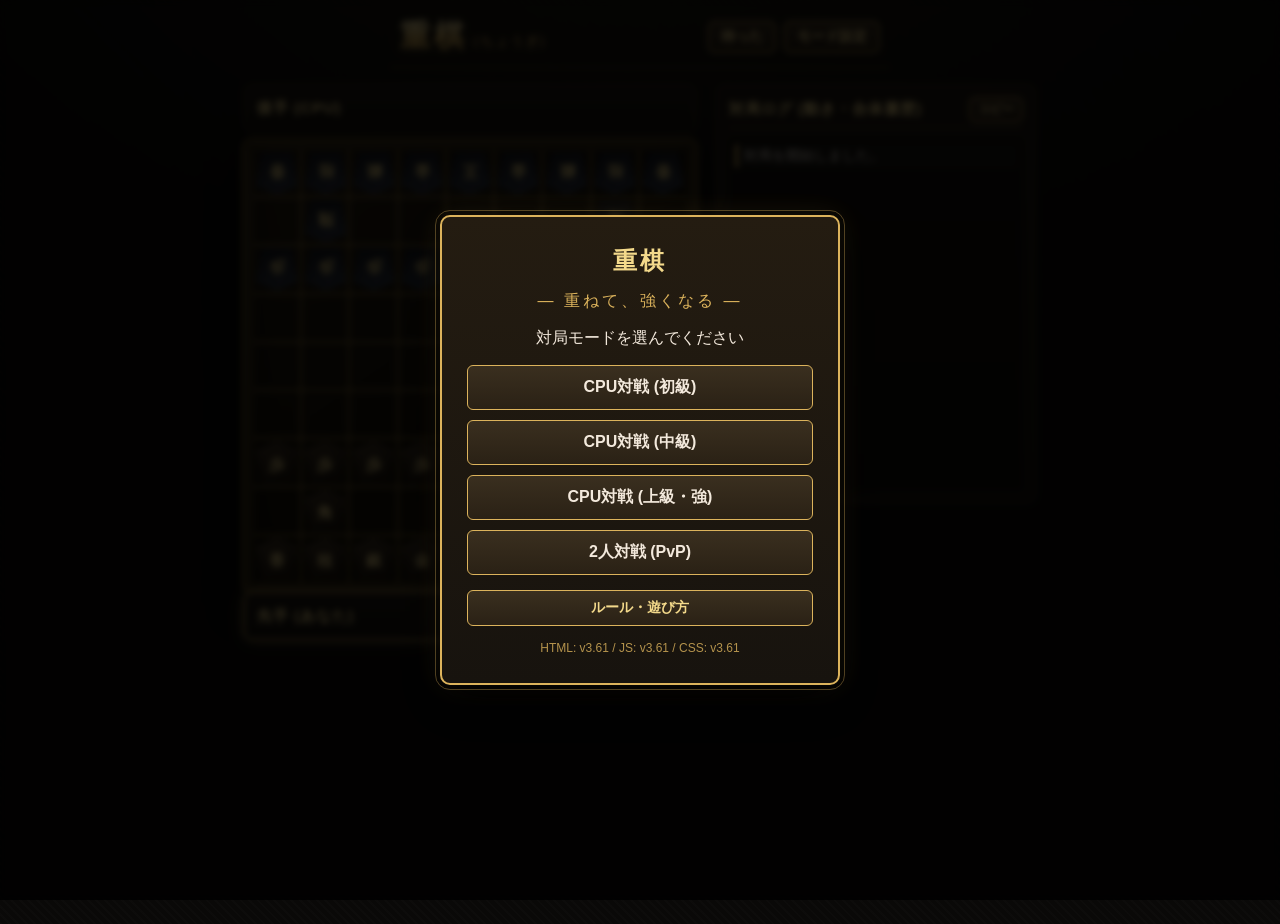
==== commit 9ac096cc: "重棋 v3.61: 合体駒の文字を読みやすく（明朝化・段数別レイアウト・バッジ縮小）" ====
--- a/index.html
+++ b/index.html
@@ -1,5 +1,5 @@
 <!DOCTYPE html>
-<html lang="ja" data-html-version="v3.60">
+<html lang="ja" data-html-version="v3.61">
 <head>
     <meta charset="UTF-8">
     <meta name="viewport" content="width=device-width, initial-scale=1.0">
@@ -60,9 +60,9 @@
                 <button class="action-btn" onclick="openRuleModal()" style="width: 100%; padding: 8px;">ルール・遊び方</button>
             </div>
             <div class="version-badge-modal">
-                HTML: <span id="html-version">v3.60</span> / 
-                JS: <span id="js-version">v3.60</span> / 
-                CSS: <span id="css-version">v3.60</span>
+                HTML: <span id="html-version">v3.61</span> / 
+                JS: <span id="js-version">v3.61</span> / 
+                CSS: <span id="css-version">v3.61</span>
             </div>
         </div>
     </div>
--- a/style.css
+++ b/style.css
@@ -1,8 +1,8 @@
 @import url('https://fonts.googleapis.com/css2?family=Yuji+Boku&display=swap');
 
-/* 重棋 v3.60 テーマ「漆黒 × 金 ＋ 合体発光」 */
+/* 重棋 v3.61 テーマ「漆黒 × 金 ＋ 合体発光」 */
 :root {
-    --css-version: 'v3.60';
+    --css-version: 'v3.61';
     --bg-color: #0a0908;
     --panel-bg: #17130e;
     --panel-bg-2: #1f1912;
@@ -278,18 +278,18 @@
 /* 合体段数バッジ（3案の「+n」バッジの分かりやすさを取り入れ） */
 .stack-badge {
     position: absolute;
-    top: -5px;
-    right: -5px;
+    top: -3px;
+    right: -3px;
     z-index: 4;
-    min-width: 19px;
-    height: 19px;
-    padding: 0 4px;
-    box-sizing: border-box;
-    border-radius: 10px;
+    width: 15px;
+    height: 15px;
+    padding: 0;
+    box-sizing: border-box;
+    border-radius: 50%;
     background: linear-gradient(180deg, var(--gold-bright), var(--border-color));
     color: #171208;
     border: 1px solid #6e5620;
-    font-size: 11px;
+    font-size: 9px;
     font-weight: bold;
     font-family: 'Hiragino Kaku Gothic ProN', sans-serif;
     display: flex;
@@ -331,12 +331,22 @@
     width: 100%;
     height: 100%;
     gap: 0px;
-    padding: 16% 6% 4% 6%;
-    box-sizing: border-box;
+    padding: 15% 3% 2% 3%;
+    box-sizing: border-box;
+}
+
+/* 2段は縦2列で大きく、3段は上1＋下2、4段は2×2 */
+.piece-grid.grid-2 {
+    grid-template-columns: 1fr;
+    grid-template-rows: repeat(2, 1fr);
+}
+.piece-grid.grid-3 > .sub-piece:first-child {
+    grid-column: 1 / -1;
 }
 
 .sub-piece {
-    font-size: clamp(9px, 2.7vw, 13px);
+    font-family: 'Hiragino Mincho ProN', 'Yu Mincho', serif;
+    font-size: clamp(12px, 3.6vw, 16px);
     display: flex;
     align-items: center;
     justify-content: center;
@@ -344,6 +354,12 @@
     color: var(--gold-bright);
     font-weight: bold;
     text-shadow: 1px 1px 1px rgba(0,0,0,0.6);
+}
+.piece-grid.grid-2 .sub-piece {
+    font-size: clamp(15px, 4.6vw, 21px);
+}
+.piece-grid.grid-3 .sub-piece {
+    font-size: clamp(13px, 4vw, 18px);
 }
 
 .sub-piece.promoted {
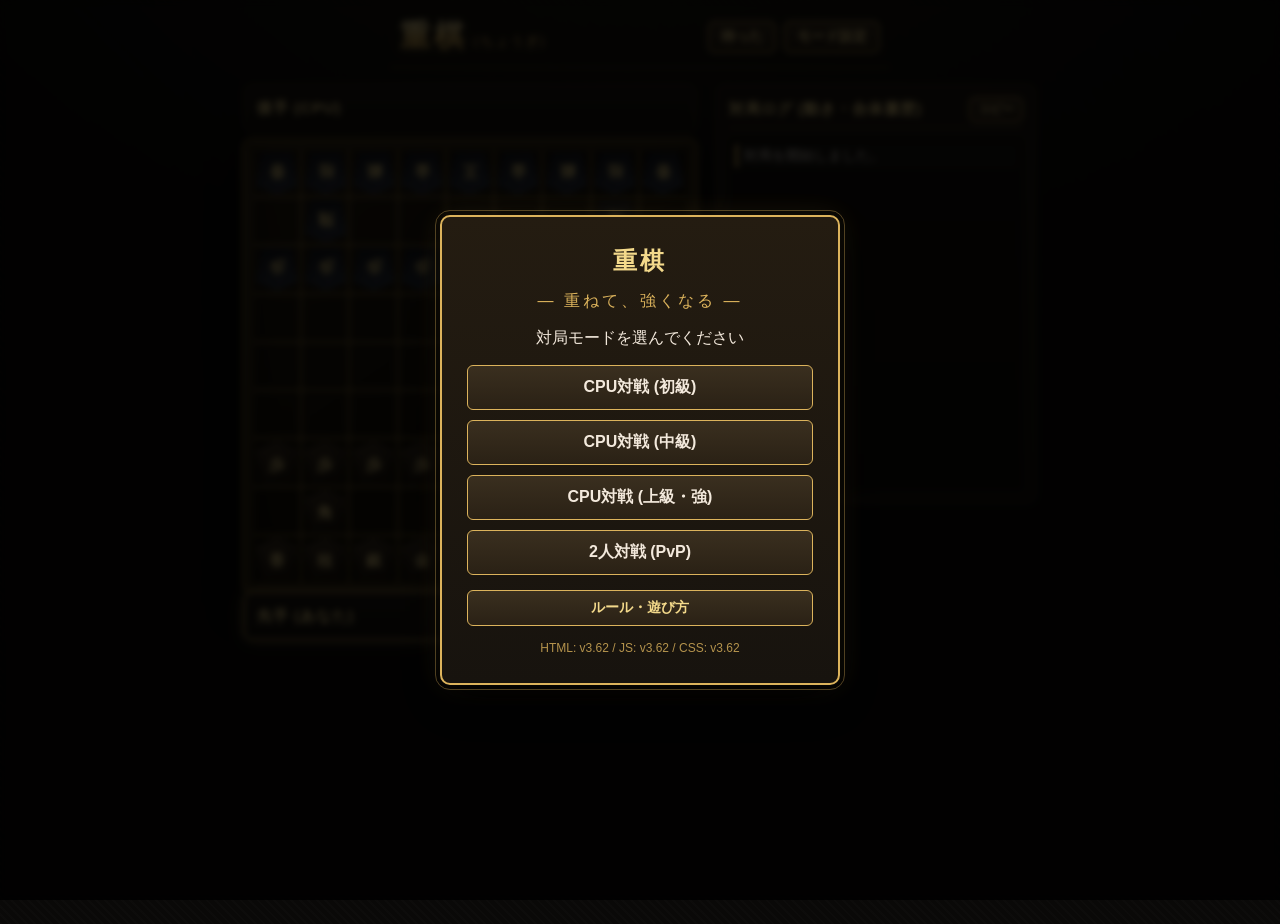
==== commit c1ed78e0: "重棋 v3.62: 合体バッジ（×n）を削除" ====
--- a/index.html
+++ b/index.html
@@ -1,5 +1,5 @@
 <!DOCTYPE html>
-<html lang="ja" data-html-version="v3.61">
+<html lang="ja" data-html-version="v3.62">
 <head>
     <meta charset="UTF-8">
     <meta name="viewport" content="width=device-width, initial-scale=1.0">
@@ -60,9 +60,9 @@
                 <button class="action-btn" onclick="openRuleModal()" style="width: 100%; padding: 8px;">ルール・遊び方</button>
             </div>
             <div class="version-badge-modal">
-                HTML: <span id="html-version">v3.61</span> / 
-                JS: <span id="js-version">v3.61</span> / 
-                CSS: <span id="css-version">v3.61</span>
+                HTML: <span id="html-version">v3.62</span> / 
+                JS: <span id="js-version">v3.62</span> / 
+                CSS: <span id="css-version">v3.62</span>
             </div>
         </div>
     </div>
--- a/style.css
+++ b/style.css
@@ -1,8 +1,8 @@
 @import url('https://fonts.googleapis.com/css2?family=Yuji+Boku&display=swap');
 
-/* 重棋 v3.61 テーマ「漆黒 × 金 ＋ 合体発光」 */
+/* 重棋 v3.62 テーマ「漆黒 × 金 ＋ 合体発光」 */
 :root {
-    --css-version: 'v3.61';
+    --css-version: 'v3.62';
     --bg-color: #0a0908;
     --panel-bg: #17130e;
     --panel-bg-2: #1f1912;
@@ -275,38 +275,6 @@
         drop-shadow(0 3px 4px rgba(0,0,0,0.7));
 }
 
-/* 合体段数バッジ（3案の「+n」バッジの分かりやすさを取り入れ） */
-.stack-badge {
-    position: absolute;
-    top: -3px;
-    right: -3px;
-    z-index: 4;
-    width: 15px;
-    height: 15px;
-    padding: 0;
-    box-sizing: border-box;
-    border-radius: 50%;
-    background: linear-gradient(180deg, var(--gold-bright), var(--border-color));
-    color: #171208;
-    border: 1px solid #6e5620;
-    font-size: 9px;
-    font-weight: bold;
-    font-family: 'Hiragino Kaku Gothic ProN', sans-serif;
-    display: flex;
-    align-items: center;
-    justify-content: center;
-    box-shadow: 0 2px 5px rgba(0,0,0,0.6);
-    pointer-events: none;
-}
-.stack-badge.stack-3 {
-    background: linear-gradient(180deg, #ffc46b, #ff963c);
-    color: #2a1400;
-}
-.stack-badge.stack-4 {
-    background: linear-gradient(180deg, #ff8a70, var(--accent-red));
-    color: #fff;
-    box-shadow: 0 0 9px rgba(255, 90, 60, 0.8);
-}
 
 .piece-content-inner {
     width: 100%;
